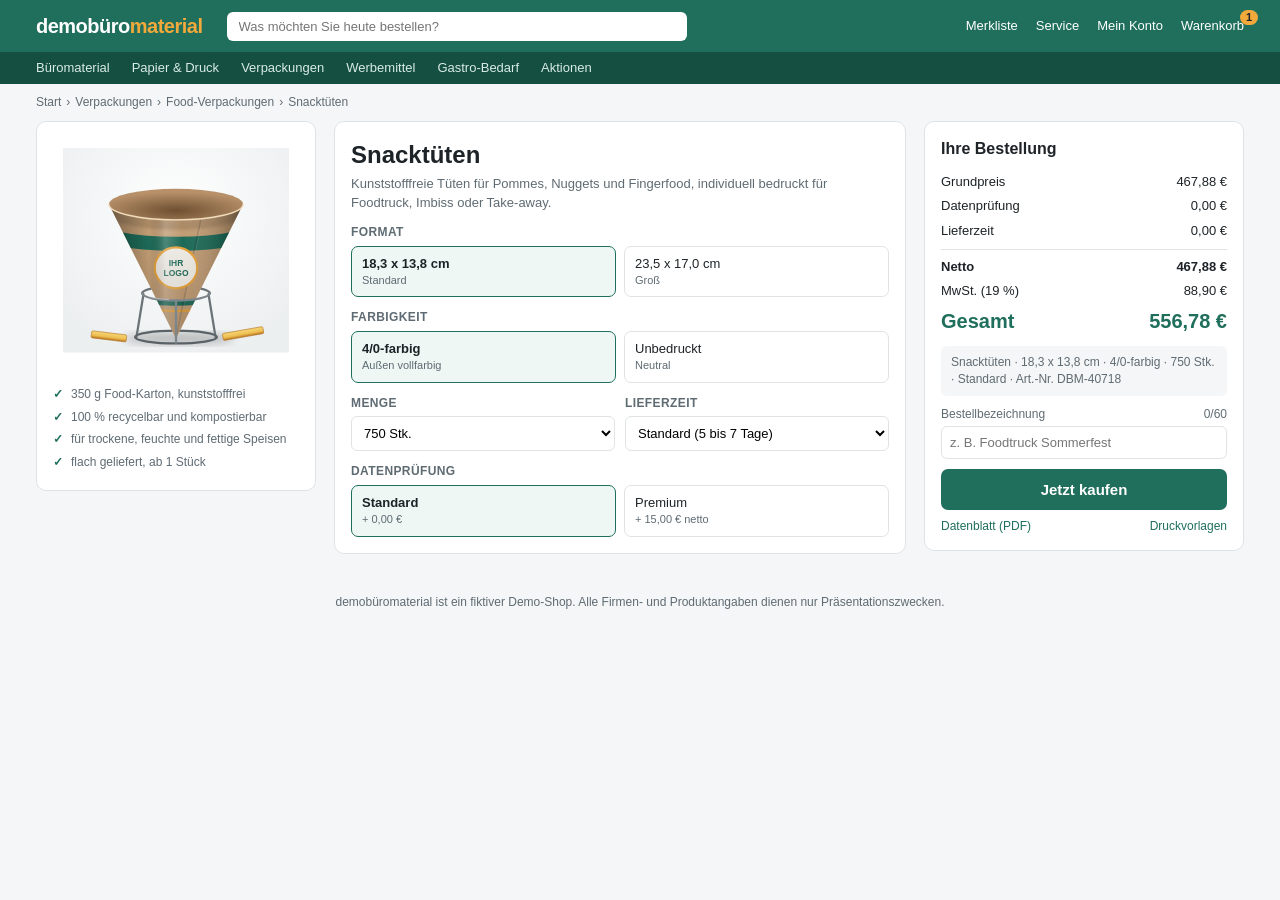
==== index.html @ 59b32af0 "Demo product page for demobueromaterial Co-Authored-By: Claude Opus 5.5 <noreply@anthropic.com>" ====
<!DOCTYPE html>
<html lang="de">
<head>
<meta charset="UTF-8">
<meta name="viewport" content="width=device-width, initial-scale=1">
<title>Snacktüten | demobüromaterial</title>
<meta name="robots" content="noindex">
<meta name="description" content="Snacktüten 18,3 x 13,8 cm, 4/0-farbig bedruckt, 350 g Food-Karton, kunststofffrei. 750 Stk. für 467,88 € netto (556,78 € inkl. 19 % MwSt.). Art.-Nr. DBM-40718.">
<meta property="og:type" content="product">
<meta property="og:title" content="Snacktüten, individuell bedruckt | demobüromaterial">
<meta property="og:description" content="350 g Food-Karton, kunststofffrei, 4/0-farbig. 750 Stk. für 467,88 € netto, Lieferzeit 5 bis 7 Werktage.">
<meta property="product:price:amount" content="556.78">
<meta property="product:price:currency" content="EUR">
<script type="application/ld+json">
{
  "@context": "https://schema.org",
  "@type": "Product",
  "name": "Snacktüten 18,3 x 13,8 cm, 4/0-farbig",
  "sku": "DBM-40718",
  "mpn": "DBM-40718",
  "category": "Verpackungen > Food-Verpackungen > Snacktüten",
  "brand": { "@type": "Brand", "name": "demobüromaterial" },
  "description": "Kunststofffreie Spitz- bzw. Snacktüten für Pommes, Nuggets und Fingerfood, individuell bedruckt. 350 g Food-Karton, Barriereschicht aus pflanzlichen Rohstoffen, lebensmittelgeeignet, geruchs- und geschmacksneutral, 100 % recycelbar und kompostierbar, seitlich verklebt, flach geliefert.",
  "material": "350 g Food-Karton, kunststofffrei",
  "additionalProperty": [
    { "@type": "PropertyValue", "name": "Format", "value": "18,3 x 13,8 cm" },
    { "@type": "PropertyValue", "name": "Farbigkeit", "value": "4/0-farbig (Außenseite vollfarbig bedruckt)" },
    { "@type": "PropertyValue", "name": "Menge", "value": "750 Stk." },
    { "@type": "PropertyValue", "name": "Lieferzeit", "value": "Standard, 5 bis 7 Werktage" },
    { "@type": "PropertyValue", "name": "Datenprüfung", "value": "Standard (inklusive)" },
    { "@type": "PropertyValue", "name": "Verfügbare Formate", "value": "18,3 x 13,8 cm; 23,5 x 17,0 cm" },
    { "@type": "PropertyValue", "name": "Verfügbare Mengen", "value": "100, 250, 500, 750, 1.000, 2.500, 5.000 Stk." }
  ],
  "offers": {
    "@type": "Offer",
    "price": "556.78",
    "priceCurrency": "EUR",
    "availability": "https://schema.org/InStock",
    "itemCondition": "https://schema.org/NewCondition",
    "eligibleQuantity": { "@type": "QuantitativeValue", "value": 750, "unitCode": "C62", "unitText": "Stück" },
    "priceSpecification": [
      { "@type": "UnitPriceSpecification", "price": "467.88", "priceCurrency": "EUR", "valueAddedTaxIncluded": false,
        "referenceQuantity": { "@type": "QuantitativeValue", "value": 750, "unitCode": "C62" } },
      { "@type": "UnitPriceSpecification", "price": "556.78", "priceCurrency": "EUR", "valueAddedTaxIncluded": true,
        "referenceQuantity": { "@type": "QuantitativeValue", "value": 750, "unitCode": "C62" } }
    ],
    "deliveryLeadTime": { "@type": "QuantitativeValue", "minValue": 5, "maxValue": 7, "unitCode": "DAY" },
    "seller": {
      "@type": "Organization",
      "name": "demobüromaterial GmbH",
      "address": { "@type": "PostalAddress", "streetAddress": "Druckerallee 7", "postalCode": "97080", "addressLocality": "Würzburg", "addressCountry": "DE" },
      "vatID": "DE999999999"
    }
  }
}
</script>
<style>
  :root {
    --brand: #1f6f5c;
    --brand-dark: #154f41;
    --accent: #f2a93b;
    --ink: #1d2327;
    --muted: #5f6b73;
    --line: #dfe3e6;
    --bg: #f5f6f7;
    --card: #ffffff;
  }
  * { box-sizing: border-box; }
  body { margin: 0; font-family: "Segoe UI", Roboto, Helvetica, Arial, sans-serif; color: var(--ink); background: var(--bg); line-height: 1.4; font-size: 14px; }
  a { color: var(--brand); text-decoration: none; }
  .wrap { max-width: 1240px; margin: 0 auto; padding: 0 16px; }

  /* Header */
  .topbar { background: var(--brand); color: #fff; }
  .topbar .wrap { display: flex; align-items: center; gap: 24px; height: 52px; }
  .logo { font-weight: 800; font-size: 20px; letter-spacing: -0.5px; color: #fff; }
  .logo span { color: var(--accent); }
  .search { flex: 1; max-width: 460px; }
  .search input { width: 100%; padding: 7px 12px; border: 0; border-radius: 6px; font-size: 13px; }
  .nav { display: flex; gap: 18px; margin-left: auto; font-size: 13px; }
  .nav a { color: #fff; position: relative; }
  .badge { position: absolute; top: -7px; right: -14px; background: var(--accent); color: var(--ink); font-size: 11px; font-weight: 700; border-radius: 10px; padding: 0 6px; }
  .catbar { background: var(--brand-dark); }
  .catbar .wrap { display: flex; gap: 22px; height: 32px; align-items: center; font-size: 13px; overflow-x: auto; }
  .catbar a { color: #d9ece6; white-space: nowrap; }
  .crumbs { padding: 10px 0; font-size: 12px; color: var(--muted); }
  .crumbs a { color: var(--muted); }
  .crumbs span { margin: 0 5px; }

  /* Main grid: image | config | summary */
  .main { display: grid; grid-template-columns: 280px 1fr 320px; gap: 18px; align-items: start; padding-bottom: 24px; }
  .card { background: var(--card); border: 1px solid var(--line); border-radius: 10px; padding: 16px; }
  .img { display: flex; align-items: center; justify-content: center; padding: 10px; }
  .usp { list-style: none; padding: 0; margin: 10px 0 0; font-size: 12px; color: var(--muted); }
  .usp li { padding: 3px 0 3px 18px; position: relative; }
  .usp li::before { content: "✓"; position: absolute; left: 0; color: var(--brand); font-weight: 700; }

  h1 { margin: 0 0 4px; font-size: 24px; }
  .lead { color: var(--muted); margin: 0 0 12px; font-size: 13px; }
  .group { margin-bottom: 12px; }
  .group-label { font-size: 12px; font-weight: 600; color: var(--muted); text-transform: uppercase; letter-spacing: .4px; margin-bottom: 5px; }
  .seg { display: flex; gap: 8px; flex-wrap: wrap; }
  .seg label { flex: 1; min-width: 120px; border: 1px solid var(--line); border-radius: 7px; padding: 8px 10px; cursor: pointer; font-size: 13px; }
  .seg label:hover { border-color: var(--brand); }
  .seg label.sel { border-color: var(--brand); background: #eef7f4; font-weight: 600; }
  .seg input { display: none; }
  .seg small { display: block; font-weight: 400; color: var(--muted); font-size: 11px; }
  .two { display: grid; grid-template-columns: 1fr 1fr; gap: 10px; }
  select, .field-input { width: 100%; padding: 8px; border: 1px solid var(--line); border-radius: 6px; font-size: 13px; background: #fff; }

  .summary h2 { font-size: 16px; margin: 0 0 10px; }
  .row { display: flex; justify-content: space-between; padding: 3px 0; font-size: 13px; }
  .row.total { border-top: 1px solid var(--line); margin-top: 6px; padding-top: 8px; font-weight: 600; }
  .row.big { font-size: 20px; font-weight: 700; color: var(--brand); padding-top: 4px; }
  .spec { font-size: 12px; color: var(--muted); margin: 8px 0 10px; padding: 8px 10px; background: var(--bg); border-radius: 6px; }
  .field-row { display: flex; justify-content: space-between; font-size: 12px; margin: 0 0 3px; color: var(--muted); }
  .btn { display: block; width: 100%; margin-top: 10px; background: var(--brand); color: #fff; font-weight: 700; border: 0; padding: 12px; border-radius: 7px; cursor: pointer; font-size: 15px; }
  .btn:hover { background: var(--brand-dark); }
  .links { display: flex; justify-content: space-between; font-size: 12px; margin-top: 8px; }

  .toast { position: fixed; bottom: 24px; left: 50%; transform: translateX(-50%) translateY(120px); background: var(--ink); color: #fff; padding: 12px 20px; border-radius: 8px; font-size: 14px; transition: transform .25s; }
  .toast.show { transform: translateX(-50%) translateY(0); }

  @media (max-width: 1000px) {
    .main { grid-template-columns: 1fr 1fr; }
    .summary { grid-column: 1 / -1; }
  }
  @media (max-width: 640px) {
    .main { grid-template-columns: 1fr; }
    .nav, .search { display: none; }
  }
  /* Scale up on large screens so the page fills more of the window */
  @media (min-width: 1500px) { body { zoom: 1.2; } }
  @media (min-width: 1800px) { body { zoom: 1.35; } }
  @media (min-width: 2300px) { body { zoom: 1.6; } }
</style>
</head>
<body>

<header class="topbar">
  <div class="wrap">
    <a class="logo" href="#">demobüro<span>material</span></a>
    <div class="search"><input type="search" placeholder="Was möchten Sie heute bestellen?"></div>
    <nav class="nav">
      <a href="#">Merkliste</a>
      <a href="#">Service</a>
      <a href="#">Mein Konto</a>
      <a href="#">Warenkorb <span class="badge" id="cartCount">1</span></a>
    </nav>
  </div>
</header>
<div class="catbar">
  <div class="wrap">
    <a href="#">Büromaterial</a><a href="#">Papier &amp; Druck</a><a href="#">Verpackungen</a><a href="#">Werbemittel</a><a href="#">Gastro-Bedarf</a><a href="#">Aktionen</a>
  </div>
</div>

<div class="wrap">
  <div class="crumbs">
    <a href="#">Start</a><span>›</span><a href="#">Verpackungen</a><span>›</span><a href="#">Food-Verpackungen</a><span>›</span>Snacktüten
  </div>

  <section class="main">
    <!-- Image -->
    <div class="card">
      <div class="img">
        <svg width="250" height="215" viewBox="0 45 320 275" role="img" aria-label="Snacktüte">
          <defs>
            <radialGradient id="bgGrad" cx="50%" cy="40%" r="65%">
              <stop offset="0" stop-color="#ffffff"/>
              <stop offset="1" stop-color="#eceff0"/>
            </radialGradient>
            <linearGradient id="fry" x1="0" y1="0" x2="1" y2="0">
              <stop offset="0" stop-color="#c98526"/>
              <stop offset=".3" stop-color="#f6d675"/>
              <stop offset=".6" stop-color="#f0c457"/>
              <stop offset="1" stop-color="#b9741d"/>
            </linearGradient>
            <linearGradient id="fryLying" x1="0" y1="0" x2="0" y2="1">
              <stop offset="0" stop-color="#f6d675"/>
              <stop offset=".6" stop-color="#eebf52"/>
              <stop offset="1" stop-color="#b9741d"/>
            </linearGradient>
            <linearGradient id="fryTip" x1="0" y1="0" x2="0" y2="1">
              <stop offset="0" stop-color="#8a4f12" stop-opacity=".55"/>
              <stop offset=".14" stop-color="#8a4f12" stop-opacity="0"/>
            </linearGradient>
            <linearGradient id="coneShade" gradientUnits="userSpaceOnUse" x1="65" y1="0" x2="255" y2="0">
              <stop offset="0" stop-color="#000" stop-opacity=".38"/>
              <stop offset=".3" stop-color="#000" stop-opacity="0"/>
              <stop offset=".42" stop-color="#fff" stop-opacity=".22"/>
              <stop offset=".55" stop-color="#fff" stop-opacity="0"/>
              <stop offset=".85" stop-color="#000" stop-opacity=".18"/>
              <stop offset="1" stop-color="#000" stop-opacity=".45"/>
            </linearGradient>
            <linearGradient id="coneDepth" x1="0" y1="0" x2="0" y2="1">
              <stop offset="0" stop-color="#000" stop-opacity="0"/>
              <stop offset="1" stop-color="#000" stop-opacity=".18"/>
            </linearGradient>
            <radialGradient id="inside" cx="50%" cy="70%" r="60%">
              <stop offset="0" stop-color="#6e4f30"/>
              <stop offset="1" stop-color="#b8916a"/>
            </radialGradient>
            <filter id="paper" x="0" y="0" width="100%" height="100%">
              <feTurbulence type="fractalNoise" baseFrequency="1.1" numOctaves="2" seed="4" result="n"/>
              <feColorMatrix in="n" type="matrix" values="0 0 0 0 0.3  0 0 0 0 0.2  0 0 0 0 0.1  0 0 0 .22 0"/>
              <feComposite in2="SourceGraphic" operator="in"/>
            </filter>
            <filter id="blur6"><feGaussianBlur stdDeviation="6"/></filter>
            <filter id="blur2"><feGaussianBlur stdDeviation="2"/></filter>
            <clipPath id="body"><path d="M65 110 L160 300 L255 110 A95 22 0 0 1 65 110 Z"/></clipPath>
          </defs>

          <rect width="320" height="320" fill="url(#bgGrad)"/>

          <!-- Shadow on the table -->
          <ellipse cx="164" cy="300" rx="78" ry="9" fill="#000" opacity=".22" filter="url(#blur6)"/>

          <!-- Loose fries on the table -->
          <rect x="226" y="288" width="58" height="10" rx="2" fill="url(#fryLying)" stroke="#b06c1b" stroke-width=".8" transform="rotate(-10 255 293)"/>
          <rect x="40" y="292" width="50" height="10" rx="2" fill="url(#fryLying)" stroke="#b06c1b" stroke-width=".8" transform="rotate(7 65 297)"/>

          <!-- Stand: back half of ring, back legs and base -->
          <g stroke="#6b7378" stroke-width="3.2" fill="none" stroke-linecap="round">
            <path d="M112 236 A48 10 0 0 1 208 236"/>
            <path d="M114 237 L104 298"/>
            <path d="M206 237 L216 298"/>
            <ellipse cx="160" cy="298" rx="58" ry="9" stroke="#5a6267"/>
          </g>

          <!-- Inside of the cone opening -->
          <ellipse cx="160" cy="110" rx="95" ry="22" fill="url(#inside)"/>

          <!-- Cone body -->
          <g clip-path="url(#body)">
            <rect x="60" y="80" width="200" height="230" fill="#cfa77c"/>
            <rect x="60" y="80" width="200" height="230" fill="#cfa77c" filter="url(#paper)"/>
            <!-- Printed bands -->
            <path d="M40 140 A120 26 0 0 0 280 140" fill="none" stroke="#1f6f5c" stroke-width="20"/>
            <path d="M90 236 A70 14 0 0 0 230 236" fill="none" stroke="#1f6f5c" stroke-width="7"/>
            <path d="M96 248 A64 13 0 0 0 224 248" fill="none" stroke="#f2a93b" stroke-width="3"/>
            <!-- Overlap seam -->
            <path d="M196 128 L160 300" stroke="#000" stroke-opacity=".14" stroke-width="2.5"/>
            <path d="M198 128 L161 300" stroke="#fff" stroke-opacity=".18" stroke-width="1"/>
            <!-- Logo -->
            <ellipse cx="160" cy="200" rx="30" ry="29" fill="#fbf7f0"/>
            <ellipse cx="160" cy="200" rx="30" ry="29" fill="none" stroke="#f2a93b" stroke-width="3"/>
            <text x="160" y="197" text-anchor="middle" fill="#1f6f5c" font-size="12" font-weight="800" font-family="Segoe UI, Arial">IHR</text>
            <text x="160" y="211" text-anchor="middle" fill="#1f6f5c" font-size="12" font-weight="800" font-family="Segoe UI, Arial">LOGO</text>
            <!-- Lighting -->
            <rect x="60" y="80" width="200" height="230" fill="url(#coneShade)"/>
            <rect x="60" y="110" width="200" height="200" fill="url(#coneDepth)"/>
            <!-- Shadow from the rim onto the body -->
            <path d="M65 110 A95 22 0 0 0 255 110 L255 124 A95 22 0 0 1 65 124 Z" fill="#000" opacity=".12" filter="url(#blur2)"/>
          </g>

          <!-- Rim highlight -->
          <path d="M65 110 A95 22 0 0 0 255 110" fill="none" stroke="#f1dcbc" stroke-width="2" stroke-linecap="round"/>

          <!-- Stand: front half of ring and front leg -->
          <g stroke="#7d868b" stroke-width="3.2" fill="none" stroke-linecap="round">
            <path d="M112 236 A48 10 0 0 0 208 236"/>
            <path d="M160 246 L160 306"/>
          </g>
          <path d="M120 240 A48 10 0 0 0 150 245" stroke="#fff" stroke-opacity=".6" stroke-width="1" fill="none"/>
        </svg>
      </div>
      <ul class="usp">
        <li>350 g Food-Karton, kunststofffrei</li>
        <li>100 % recycelbar und kompostierbar</li>
        <li>für trockene, feuchte und fettige Speisen</li>
        <li>flach geliefert, ab 1 Stück</li>
      </ul>
    </div>

    <!-- Configurator -->
    <div class="card">
      <h1>Snacktüten</h1>
      <p class="lead">Kunststofffreie Tüten für Pommes, Nuggets und Fingerfood, individuell bedruckt für Foodtruck, Imbiss oder Take-away.</p>

      <div class="group">
        <div class="group-label">Format</div>
        <div class="seg">
          <label class="sel"><input type="radio" name="format" value="S" checked>18,3 x 13,8 cm<small>Standard</small></label>
          <label><input type="radio" name="format" value="L">23,5 x 17,0 cm<small>Groß</small></label>
        </div>
      </div>

      <div class="group">
        <div class="group-label">Farbigkeit</div>
        <div class="seg">
          <label class="sel"><input type="radio" name="color" value="4/0" checked>4/0-farbig<small>Außen vollfarbig</small></label>
          <label><input type="radio" name="color" value="0/0">Unbedruckt<small>Neutral</small></label>
        </div>
      </div>

      <div class="group two">
        <div>
          <div class="group-label">Menge</div>
          <select id="qty"></select>
        </div>
        <div>
          <div class="group-label">Lieferzeit</div>
          <select id="ship">
            <option value="0">Standard (5 bis 7 Tage)</option>
            <option value="0.25">Express (2 bis 3 Tage) +25 %</option>
          </select>
        </div>
      </div>

      <div class="group" style="margin-bottom:0">
        <div class="group-label">Datenprüfung</div>
        <div class="seg">
          <label class="sel"><input type="radio" name="check" value="0" checked>Standard<small>+ 0,00 €</small></label>
          <label><input type="radio" name="check" value="15">Premium<small>+ 15,00 € netto</small></label>
        </div>
      </div>
    </div>

    <!-- Summary -->
    <aside class="card summary">
      <h2>Ihre Bestellung</h2>
      <div class="row"><span>Grundpreis</span><span id="base">467,88 €</span></div>
      <div class="row"><span>Datenprüfung</span><span id="checkPrice">0,00 €</span></div>
      <div class="row"><span>Lieferzeit</span><span id="shipPrice">0,00 €</span></div>
      <div class="row total"><span>Netto</span><span id="net">467,88 €</span></div>
      <div class="row"><span>MwSt. (19 %)</span><span id="vat">88,90 €</span></div>
      <div class="row big"><span>Gesamt</span><span id="gross">556,78 €</span></div>

      <div class="spec" id="spec">Snacktüten · 18,3 x 13,8 cm · 4/0-farbig · 750 Stk. · Standard · Art.-Nr. DBM-40718</div>

      <div class="field-row"><label for="orderName">Bestellbezeichnung</label><span><span id="charCount">0</span>/60</span></div>
      <input class="field-input" id="orderName" maxlength="60" placeholder="z. B. Foodtruck Sommerfest">

      <button class="btn" id="buyNow" type="button">Jetzt kaufen</button>
      <div class="links"><a href="#">Datenblatt (PDF)</a><a href="#">Druckvorlagen</a></div>
    </aside>
  </section>
</div>


<script>
  // Net base prices for format S, 4/0-farbig
  const PRICES = { 100: 128.40, 250: 219.60, 500: 349.20, 750: 467.88, 1000: 571.30, 2500: 1189.00, 5000: 2098.50 };
  const FORMAT_FACTOR = { S: 1, L: 1.18 };
  const COLOR_FACTOR = { "4/0": 1, "0/0": 0.72 };
  const FORMAT_LABEL = { S: "18,3 x 13,8 cm", L: "23,5 x 17,0 cm" };
  const COLOR_LABEL = { "4/0": "4/0-farbig", "0/0": "unbedruckt" };

  const eur = n => n.toLocaleString("de-DE", { minimumFractionDigits: 2, maximumFractionDigits: 2 }) + " €";
  const $ = id => document.getElementById(id);
  const val = name => document.querySelector(`input[name="${name}"]:checked`).value;

  const qty = $("qty");
  Object.keys(PRICES).forEach(q => {
    const o = document.createElement("option");
    o.value = q;
    o.textContent = Number(q).toLocaleString("de-DE") + " Stk.";
    if (q === "750") o.selected = true;
    qty.appendChild(o);
  });

  function update() {
    const f = val("format"), c = val("color"), chk = Number(val("check"));
    const q = qty.value, shipFactor = Number($("ship").value);
    const base = Math.round(PRICES[q] * FORMAT_FACTOR[f] * COLOR_FACTOR[c] * 100) / 100;
    const ship = Math.round(base * shipFactor * 100) / 100;
    const net = base + chk + ship;
    const vat = Math.round(net * 0.19 * 100) / 100;

    $("base").textContent = eur(base);
    $("checkPrice").textContent = eur(chk);
    $("shipPrice").textContent = eur(ship);
    $("net").textContent = eur(net);
    $("vat").textContent = eur(vat);
    $("gross").textContent = eur(net + vat);
    $("spec").textContent = `Snacktüten · ${FORMAT_LABEL[f]} · ${COLOR_LABEL[c]} · ${Number(q).toLocaleString("de-DE")} Stk. · ${shipFactor ? "Express" : "Standard"} · Art.-Nr. DBM-40718`;

    document.querySelectorAll(".seg label").forEach(el => el.classList.toggle("sel", el.querySelector("input").checked));
  }

  document.querySelectorAll("input[type=radio]").forEach(r => r.addEventListener("change", update));
  qty.addEventListener("change", update);
  $("ship").addEventListener("change", update);

  $("orderName").addEventListener("input", e => { $("charCount").textContent = e.target.value.length; });

  $("buyNow").addEventListener("click", () => {
    const p = new URLSearchParams({
      format: val("format"), color: val("color"), qty: qty.value,
      ship: $("ship").value, check: val("check"), name: $("orderName").value
    });
    alert("Demo-Shop: Die Kasse ist in der Online-Version nicht verfügbar.");
  });

  update();
</script>
<footer style="text-align:center;font-size:12px;color:#5f6b73;padding:16px">demobüromaterial ist ein fiktiver Demo-Shop. Alle Firmen- und Produktangaben dienen nur Präsentationszwecken.</footer>
</body>
</html>
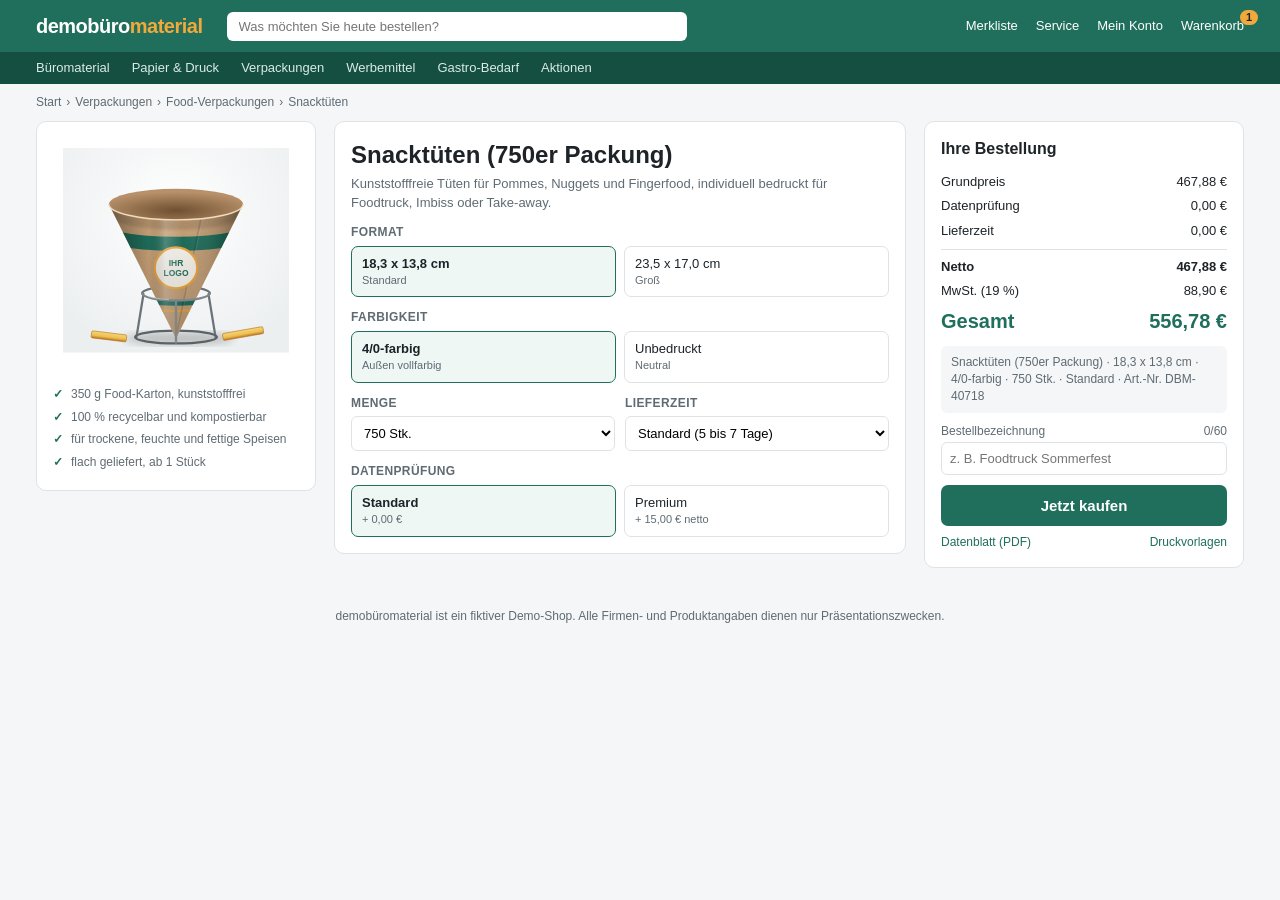
==== commit fc1cdd7e: "Rename product to Snacktüten (750er Packung) Co-Authored-By: Claude Opus 5.5 <noreply@anthropic.com>" ====
--- a/index.html
+++ b/index.html
@@ -3,11 +3,11 @@
 <head>
 <meta charset="UTF-8">
 <meta name="viewport" content="width=device-width, initial-scale=1">
-<title>Snacktüten | demobüromaterial</title>
+<title>Snacktüten (750er Packung) | demobüromaterial</title>
 <meta name="robots" content="noindex">
-<meta name="description" content="Snacktüten 18,3 x 13,8 cm, 4/0-farbig bedruckt, 350 g Food-Karton, kunststofffrei. 750 Stk. für 467,88 € netto (556,78 € inkl. 19 % MwSt.). Art.-Nr. DBM-40718.">
+<meta name="description" content="Snacktüten (750er Packung), 18,3 x 13,8 cm, 4/0-farbig bedruckt, 350 g Food-Karton, kunststofffrei. 750 Stk. für 467,88 € netto (556,78 € inkl. 19 % MwSt.). Art.-Nr. DBM-40718.">
 <meta property="og:type" content="product">
-<meta property="og:title" content="Snacktüten, individuell bedruckt | demobüromaterial">
+<meta property="og:title" content="Snacktüten (750er Packung), individuell bedruckt | demobüromaterial">
 <meta property="og:description" content="350 g Food-Karton, kunststofffrei, 4/0-farbig. 750 Stk. für 467,88 € netto, Lieferzeit 5 bis 7 Werktage.">
 <meta property="product:price:amount" content="556.78">
 <meta property="product:price:currency" content="EUR">
@@ -15,7 +15,7 @@
 {
   "@context": "https://schema.org",
   "@type": "Product",
-  "name": "Snacktüten 18,3 x 13,8 cm, 4/0-farbig",
+  "name": "Snacktüten (750er Packung) 18,3 x 13,8 cm, 4/0-farbig",
   "sku": "DBM-40718",
   "mpn": "DBM-40718",
   "category": "Verpackungen > Food-Verpackungen > Snacktüten",
@@ -275,7 +275,7 @@
 
     <!-- Configurator -->
     <div class="card">
-      <h1>Snacktüten</h1>
+      <h1>Snacktüten (750er Packung)</h1>
       <p class="lead">Kunststofffreie Tüten für Pommes, Nuggets und Fingerfood, individuell bedruckt für Foodtruck, Imbiss oder Take-away.</p>
 
       <div class="group">
@@ -327,7 +327,7 @@
       <div class="row"><span>MwSt. (19 %)</span><span id="vat">88,90 €</span></div>
       <div class="row big"><span>Gesamt</span><span id="gross">556,78 €</span></div>
 
-      <div class="spec" id="spec">Snacktüten · 18,3 x 13,8 cm · 4/0-farbig · 750 Stk. · Standard · Art.-Nr. DBM-40718</div>
+      <div class="spec" id="spec">Snacktüten (750er Packung) · 18,3 x 13,8 cm · 4/0-farbig · 750 Stk. · Standard · Art.-Nr. DBM-40718</div>
 
       <div class="field-row"><label for="orderName">Bestellbezeichnung</label><span><span id="charCount">0</span>/60</span></div>
       <input class="field-input" id="orderName" maxlength="60" placeholder="z. B. Foodtruck Sommerfest">
@@ -374,7 +374,7 @@
     $("net").textContent = eur(net);
     $("vat").textContent = eur(vat);
     $("gross").textContent = eur(net + vat);
-    $("spec").textContent = `Snacktüten · ${FORMAT_LABEL[f]} · ${COLOR_LABEL[c]} · ${Number(q).toLocaleString("de-DE")} Stk. · ${shipFactor ? "Express" : "Standard"} · Art.-Nr. DBM-40718`;
+    $("spec").textContent = `Snacktüten (750er Packung) · ${FORMAT_LABEL[f]} · ${COLOR_LABEL[c]} · ${Number(q).toLocaleString("de-DE")} Stk. · ${shipFactor ? "Express" : "Standard"} · Art.-Nr. DBM-40718`;
 
     document.querySelectorAll(".seg label").forEach(el => el.classList.toggle("sel", el.querySelector("input").checked));
   }
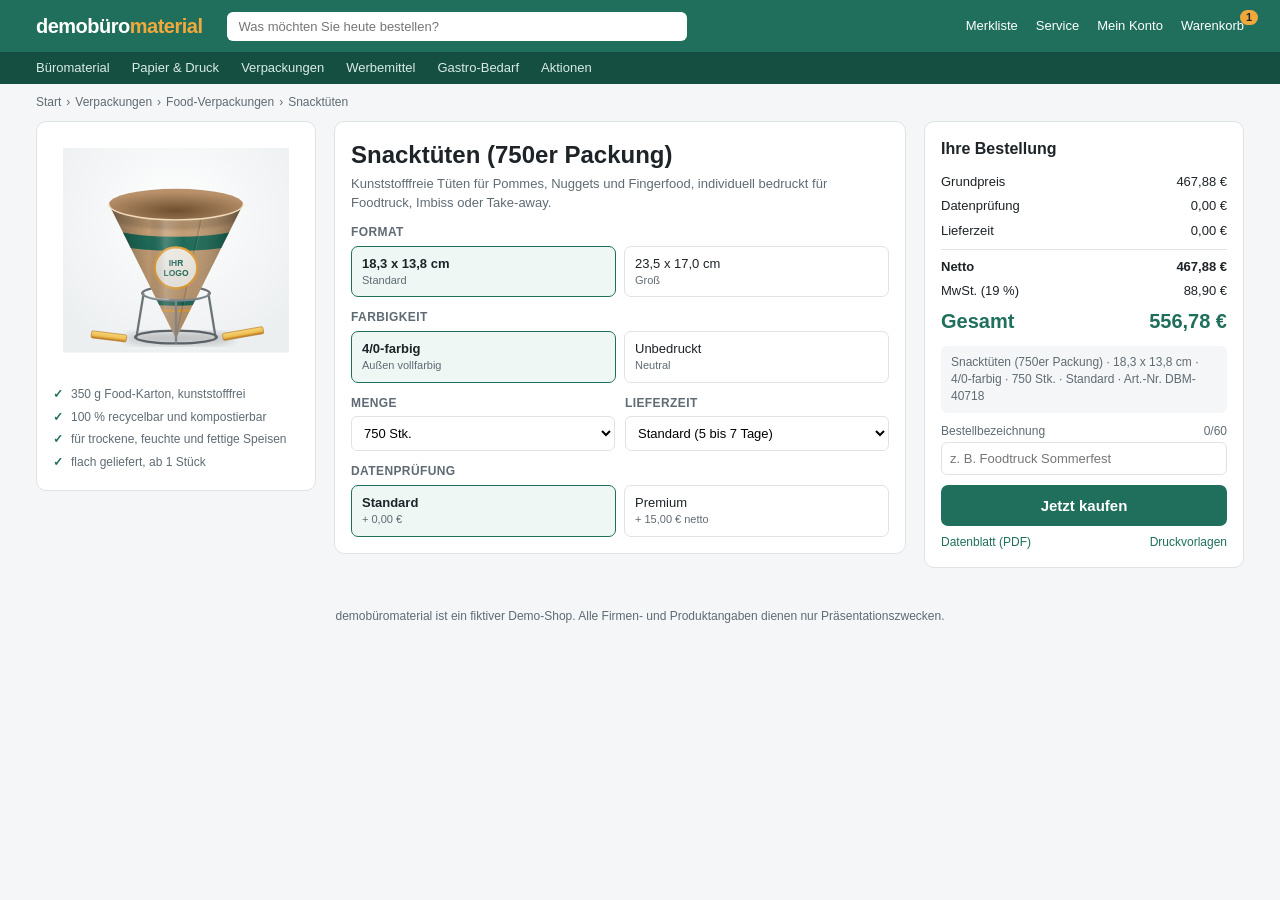
==== commit eec30dfc: "Slightly smaller scaling on large screens Co-Authored-By: Claude Opus 5.5 <noreply@anthropic.com>" ====
--- a/index.html
+++ b/index.html
@@ -130,9 +130,9 @@
     .nav, .search { display: none; }
   }
   /* Scale up on large screens so the page fills more of the window */
-  @media (min-width: 1500px) { body { zoom: 1.2; } }
-  @media (min-width: 1800px) { body { zoom: 1.35; } }
-  @media (min-width: 2300px) { body { zoom: 1.6; } }
+  @media (min-width: 1500px) { body { zoom: 1.1; } }
+  @media (min-width: 1800px) { body { zoom: 1.23; } }
+  @media (min-width: 2300px) { body { zoom: 1.45; } }
 </style>
 </head>
 <body>
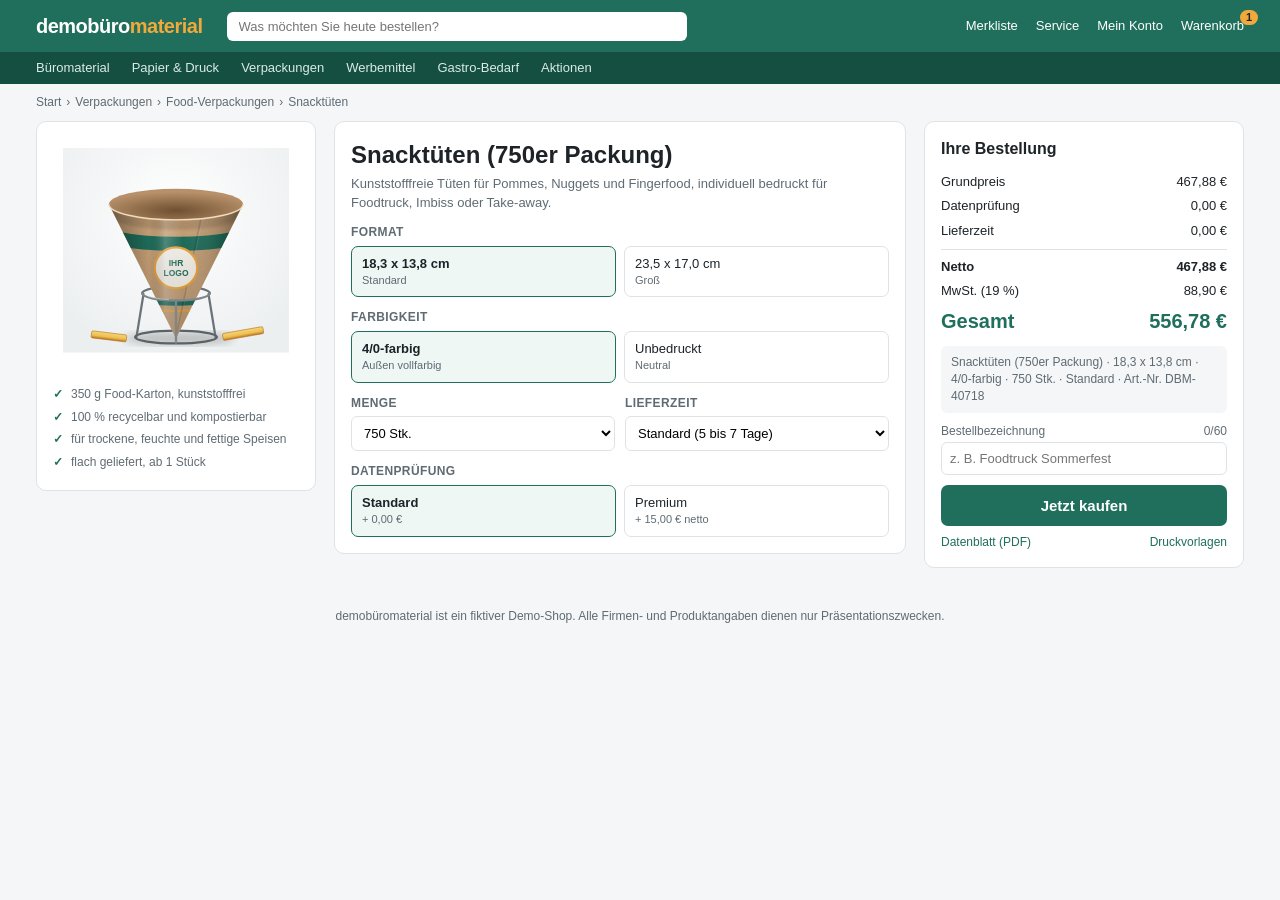
==== commit 851a0540: "Add checkout page and link it from the product page Co-Authored-By: Claude Opus 5.5 <noreply@anthrop" ====
--- a/index.html
+++ b/index.html
@@ -390,7 +390,7 @@
       format: val("format"), color: val("color"), qty: qty.value,
       ship: $("ship").value, check: val("check"), name: $("orderName").value
     });
-    alert("Demo-Shop: Die Kasse ist in der Online-Version nicht verfügbar.");
+    location.href = "checkout.html?" + p.toString();
   });
 
   update();
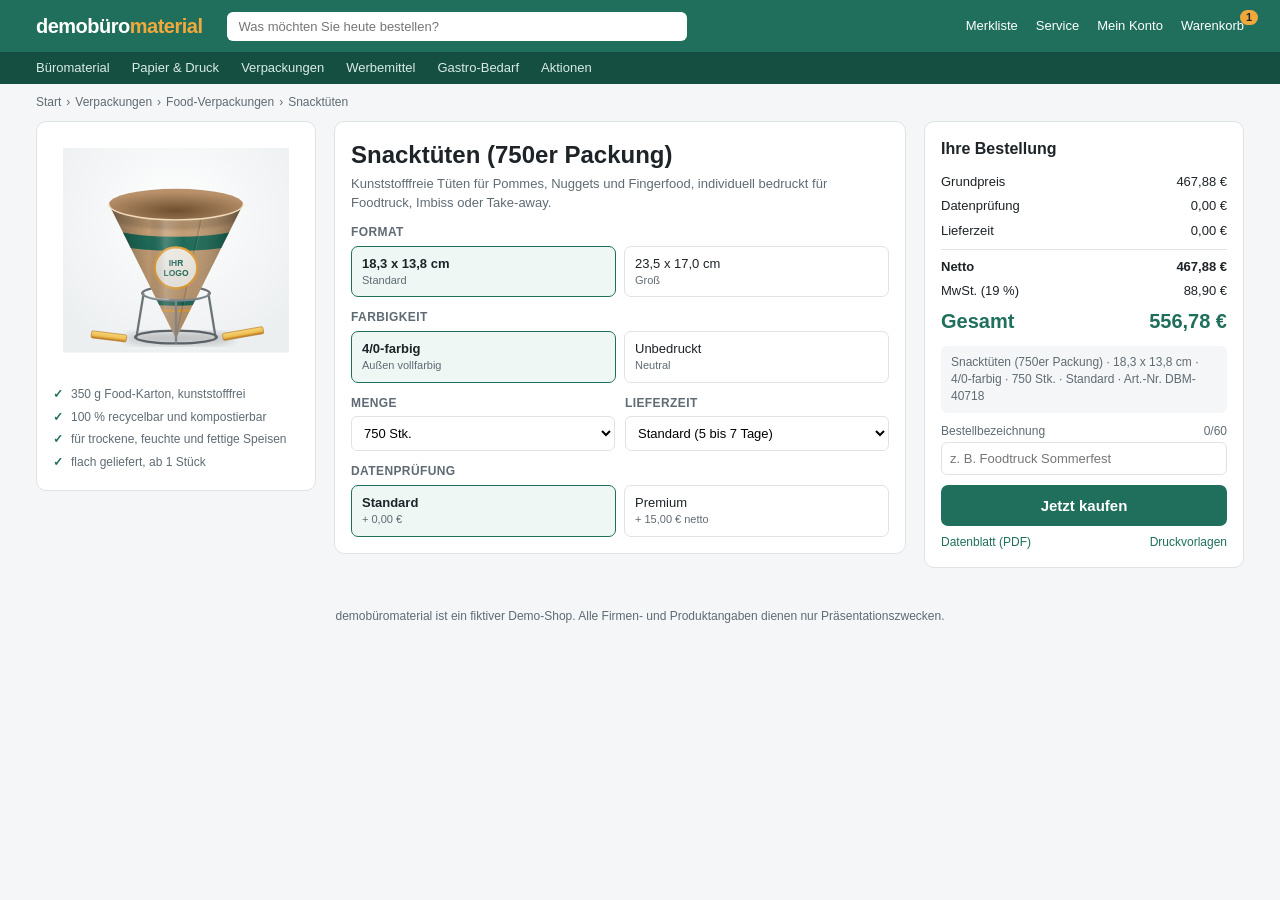
==== commit d34a6dac: "Prefill checkout from SpendOne order window URL fragment Reads #orderNo=...&street=... on the entry " ====
--- a/index.html
+++ b/index.html
@@ -3,6 +3,7 @@
 <head>
 <meta charset="UTF-8">
 <meta name="viewport" content="width=device-width, initial-scale=1">
+<script src="spendone-prefill.js"></script>
 <title>Snacktüten (750er Packung) | demobüromaterial</title>
 <meta name="robots" content="noindex">
 <meta name="description" content="Snacktüten (750er Packung), 18,3 x 13,8 cm, 4/0-farbig bedruckt, 350 g Food-Karton, kunststofffrei. 750 Stk. für 467,88 € netto (556,78 € inkl. 19 % MwSt.). Art.-Nr. DBM-40718.">
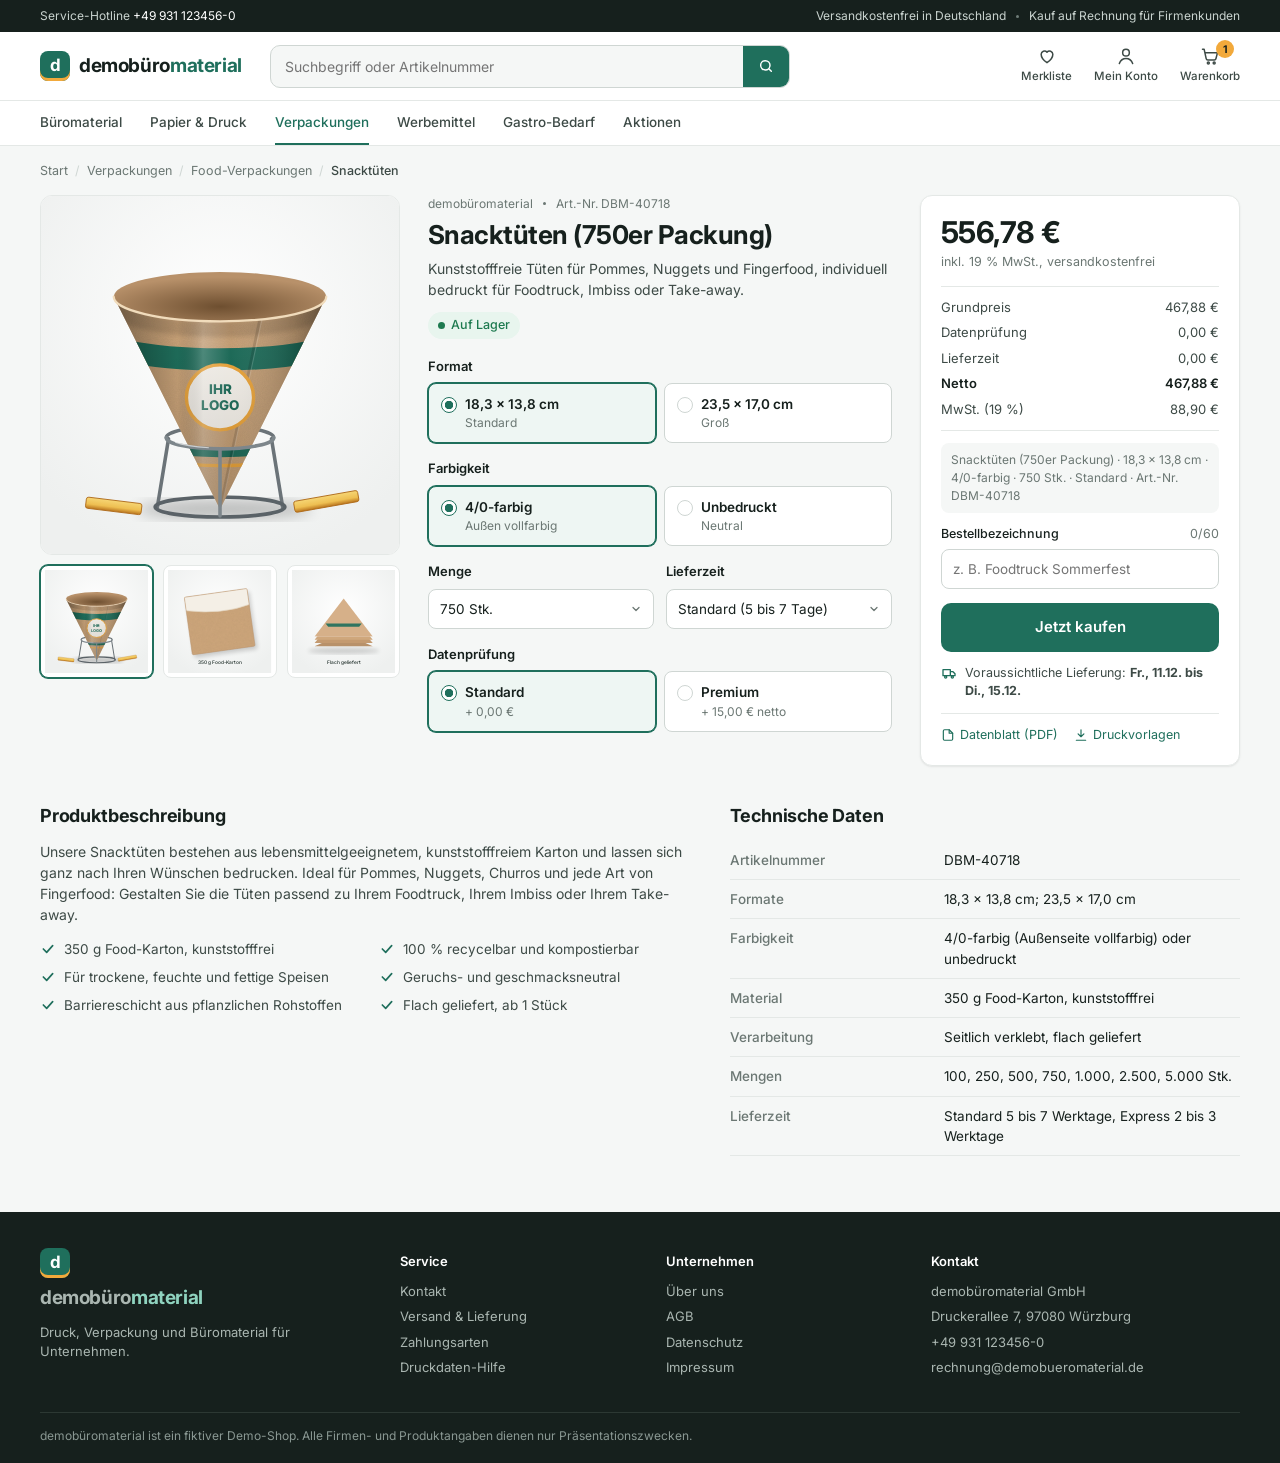
==== commit 85f14107: "Redesign product page and checkout for a more professional look Shared stylesheet, new header and fo" ====
--- a/index.html
+++ b/index.html
@@ -55,80 +55,75 @@
   }
 }
 </script>
+<link rel="preconnect" href="https://fonts.googleapis.com">
+<link rel="preconnect" href="https://fonts.gstatic.com" crossorigin>
+<link href="https://fonts.googleapis.com/css2?family=Inter:wght@400;500;600;700&display=swap" rel="stylesheet">
+<link rel="stylesheet" href="shop.css">
 <style>
-  :root {
-    --brand: #1f6f5c;
-    --brand-dark: #154f41;
-    --accent: #f2a93b;
-    --ink: #1d2327;
-    --muted: #5f6b73;
-    --line: #dfe3e6;
-    --bg: #f5f6f7;
-    --card: #ffffff;
+  /* Product page layout: gallery | details | buy box */
+  .product { display: grid; grid-template-columns: 360px minmax(0, 1fr) 320px; gap: 28px; align-items: start; }
+
+  .gallery-main { background: var(--card); border: 1px solid var(--line); border-radius: var(--radius); aspect-ratio: 1 / 1; display: flex; align-items: center; justify-content: center; overflow: hidden; }
+  .gallery-main svg { width: 100%; height: 100%; }
+  .thumbs { display: grid; grid-template-columns: repeat(3, 1fr); gap: 10px; margin-top: 10px; }
+  .thumbs button { aspect-ratio: 1 / 1; border: 1px solid var(--line); border-radius: 8px; background: var(--card); padding: 4px; cursor: pointer; }
+  .thumbs button.active { border-color: var(--brand); box-shadow: 0 0 0 1px var(--brand); }
+  .thumbs svg { width: 100%; height: 100%; display: block; }
+
+  .eyebrow { font-size: 12px; color: var(--muted); display: flex; gap: 10px; align-items: center; margin-bottom: 6px; }
+  .eyebrow .dot { width: 3px; height: 3px; border-radius: 50%; background: var(--muted); }
+  h1 { font-size: 26px; line-height: 1.2; margin: 0 0 8px; letter-spacing: -0.02em; }
+  .lead { color: var(--ink-2); margin: 0 0 12px; }
+  .stock { display: inline-flex; align-items: center; gap: 6px; font-size: 12.5px; font-weight: 500; color: var(--ok); background: var(--ok-bg); padding: 4px 10px; border-radius: 999px; margin-bottom: 18px; }
+  .stock::before { content: ""; width: 7px; height: 7px; border-radius: 50%; background: var(--ok); }
+
+  .opt-group { margin-bottom: 16px; }
+  .opt-label { font-size: 13px; font-weight: 600; margin-bottom: 7px; display: flex; justify-content: space-between; }
+  .opt-label span { font-weight: 400; color: var(--muted); }
+  .tiles { display: grid; grid-template-columns: 1fr 1fr; gap: 8px; }
+  .tile { position: relative; border: 1px solid var(--line-strong); border-radius: 8px; padding: 10px 12px 10px 36px; cursor: pointer; background: var(--card); transition: border-color .15s, background .15s; }
+  .tile:hover { border-color: var(--brand); }
+  .tile input { position: absolute; opacity: 0; }
+  .tile::before { content: ""; position: absolute; left: 12px; top: 13px; width: 14px; height: 14px; border-radius: 50%; border: 1.5px solid var(--line-strong); background: #fff; }
+  .tile.sel { border-color: var(--brand); background: var(--brand-50); box-shadow: 0 0 0 1px var(--brand); }
+  .tile.sel::before { border-color: var(--brand); background: radial-gradient(circle, var(--brand) 0 4px, #fff 4.5px); }
+  .tile strong { display: block; font-size: 13.5px; font-weight: 600; }
+  .tile small { display: block; color: var(--muted); font-size: 12px; }
+  .two { display: grid; grid-template-columns: 1fr 1fr; gap: 12px; }
+
+  /* Buy box */
+  .buybox { position: sticky; top: 16px; }
+  .price-big { font-size: 30px; font-weight: 700; letter-spacing: -0.02em; line-height: 1.1; }
+  .price-note { font-size: 12.5px; color: var(--muted); margin: 4px 0 14px; }
+  .breakdown { border-top: 1px solid var(--line); border-bottom: 1px solid var(--line); padding: 8px 0; margin-bottom: 12px; }
+  .row { display: flex; justify-content: space-between; padding: 3px 0; font-size: 13px; color: var(--ink-2); }
+  .row.strong { color: var(--ink); font-weight: 600; }
+  .spec { font-size: 12px; color: var(--muted); background: var(--bg); border-radius: 8px; padding: 8px 10px; margin-bottom: 12px; }
+  .field-row { display: flex; justify-content: space-between; font-size: 12.5px; font-weight: 500; margin-bottom: 5px; }
+  .field-row span { color: var(--muted); font-weight: 400; }
+  .delivery { display: flex; gap: 8px; align-items: flex-start; font-size: 12.5px; color: var(--ink-2); margin: 12px 0 0; }
+  .delivery svg { flex-shrink: 0; margin-top: 1px; }
+  .doc-links { display: flex; gap: 16px; font-size: 12.5px; margin-top: 12px; padding-top: 12px; border-top: 1px solid var(--line); }
+  .doc-links a { display: inline-flex; align-items: center; gap: 5px; }
+
+  /* Below the fold */
+  .details { display: grid; grid-template-columns: minmax(0, 1.3fr) minmax(0, 1fr); gap: 28px; margin-top: 36px; }
+  .details h2 { font-size: 18px; margin: 0 0 12px; letter-spacing: -0.01em; }
+  .details p { color: var(--ink-2); margin: 0 0 10px; }
+  .features { list-style: none; padding: 0; margin: 14px 0 0; display: grid; grid-template-columns: 1fr 1fr; gap: 8px 16px; }
+  .features li { display: flex; gap: 8px; font-size: 13.5px; color: var(--ink-2); }
+  .features svg { flex-shrink: 0; margin-top: 2px; }
+  table.specs { width: 100%; border-collapse: collapse; font-size: 13.5px; }
+  table.specs th, table.specs td { text-align: left; padding: 9px 0; border-bottom: 1px solid var(--line); vertical-align: top; }
+  table.specs th { color: var(--muted); font-weight: 500; width: 42%; padding-right: 12px; }
+
+  @media (max-width: 1100px) {
+    .product { grid-template-columns: 320px minmax(0, 1fr); }
+    .buybox { grid-column: 1 / -1; position: static; }
   }
-  * { box-sizing: border-box; }
-  body { margin: 0; font-family: "Segoe UI", Roboto, Helvetica, Arial, sans-serif; color: var(--ink); background: var(--bg); line-height: 1.4; font-size: 14px; }
-  a { color: var(--brand); text-decoration: none; }
-  .wrap { max-width: 1240px; margin: 0 auto; padding: 0 16px; }
-
-  /* Header */
-  .topbar { background: var(--brand); color: #fff; }
-  .topbar .wrap { display: flex; align-items: center; gap: 24px; height: 52px; }
-  .logo { font-weight: 800; font-size: 20px; letter-spacing: -0.5px; color: #fff; }
-  .logo span { color: var(--accent); }
-  .search { flex: 1; max-width: 460px; }
-  .search input { width: 100%; padding: 7px 12px; border: 0; border-radius: 6px; font-size: 13px; }
-  .nav { display: flex; gap: 18px; margin-left: auto; font-size: 13px; }
-  .nav a { color: #fff; position: relative; }
-  .badge { position: absolute; top: -7px; right: -14px; background: var(--accent); color: var(--ink); font-size: 11px; font-weight: 700; border-radius: 10px; padding: 0 6px; }
-  .catbar { background: var(--brand-dark); }
-  .catbar .wrap { display: flex; gap: 22px; height: 32px; align-items: center; font-size: 13px; overflow-x: auto; }
-  .catbar a { color: #d9ece6; white-space: nowrap; }
-  .crumbs { padding: 10px 0; font-size: 12px; color: var(--muted); }
-  .crumbs a { color: var(--muted); }
-  .crumbs span { margin: 0 5px; }
-
-  /* Main grid: image | config | summary */
-  .main { display: grid; grid-template-columns: 280px 1fr 320px; gap: 18px; align-items: start; padding-bottom: 24px; }
-  .card { background: var(--card); border: 1px solid var(--line); border-radius: 10px; padding: 16px; }
-  .img { display: flex; align-items: center; justify-content: center; padding: 10px; }
-  .usp { list-style: none; padding: 0; margin: 10px 0 0; font-size: 12px; color: var(--muted); }
-  .usp li { padding: 3px 0 3px 18px; position: relative; }
-  .usp li::before { content: "✓"; position: absolute; left: 0; color: var(--brand); font-weight: 700; }
-
-  h1 { margin: 0 0 4px; font-size: 24px; }
-  .lead { color: var(--muted); margin: 0 0 12px; font-size: 13px; }
-  .group { margin-bottom: 12px; }
-  .group-label { font-size: 12px; font-weight: 600; color: var(--muted); text-transform: uppercase; letter-spacing: .4px; margin-bottom: 5px; }
-  .seg { display: flex; gap: 8px; flex-wrap: wrap; }
-  .seg label { flex: 1; min-width: 120px; border: 1px solid var(--line); border-radius: 7px; padding: 8px 10px; cursor: pointer; font-size: 13px; }
-  .seg label:hover { border-color: var(--brand); }
-  .seg label.sel { border-color: var(--brand); background: #eef7f4; font-weight: 600; }
-  .seg input { display: none; }
-  .seg small { display: block; font-weight: 400; color: var(--muted); font-size: 11px; }
-  .two { display: grid; grid-template-columns: 1fr 1fr; gap: 10px; }
-  select, .field-input { width: 100%; padding: 8px; border: 1px solid var(--line); border-radius: 6px; font-size: 13px; background: #fff; }
-
-  .summary h2 { font-size: 16px; margin: 0 0 10px; }
-  .row { display: flex; justify-content: space-between; padding: 3px 0; font-size: 13px; }
-  .row.total { border-top: 1px solid var(--line); margin-top: 6px; padding-top: 8px; font-weight: 600; }
-  .row.big { font-size: 20px; font-weight: 700; color: var(--brand); padding-top: 4px; }
-  .spec { font-size: 12px; color: var(--muted); margin: 8px 0 10px; padding: 8px 10px; background: var(--bg); border-radius: 6px; }
-  .field-row { display: flex; justify-content: space-between; font-size: 12px; margin: 0 0 3px; color: var(--muted); }
-  .btn { display: block; width: 100%; margin-top: 10px; background: var(--brand); color: #fff; font-weight: 700; border: 0; padding: 12px; border-radius: 7px; cursor: pointer; font-size: 15px; }
-  .btn:hover { background: var(--brand-dark); }
-  .links { display: flex; justify-content: space-between; font-size: 12px; margin-top: 8px; }
-
-  .toast { position: fixed; bottom: 24px; left: 50%; transform: translateX(-50%) translateY(120px); background: var(--ink); color: #fff; padding: 12px 20px; border-radius: 8px; font-size: 14px; transition: transform .25s; }
-  .toast.show { transform: translateX(-50%) translateY(0); }
-
-  @media (max-width: 1000px) {
-    .main { grid-template-columns: 1fr 1fr; }
-    .summary { grid-column: 1 / -1; }
-  }
-  @media (max-width: 640px) {
-    .main { grid-template-columns: 1fr; }
-    .nav, .search { display: none; }
+  @media (max-width: 760px) {
+    .product, .details { grid-template-columns: 1fr; }
+    .features { grid-template-columns: 1fr; }
   }
   /* Scale up on large screens so the page fills more of the window */
   @media (min-width: 1500px) { body { zoom: 1.1; } }
@@ -138,170 +133,159 @@
 </head>
 <body>
 
-<header class="topbar">
+<!-- Artwork used by the gallery (main view and thumbnails) -->
+<svg width="0" height="0" style="position:absolute" aria-hidden="true">
+  <defs>
+    <radialGradient id="bgGrad" cx="50%" cy="40%" r="65%"><stop offset="0" stop-color="#ffffff"/><stop offset="1" stop-color="#eef0ef"/></radialGradient>
+    <linearGradient id="fryLying" x1="0" y1="0" x2="0" y2="1"><stop offset="0" stop-color="#f6d675"/><stop offset=".6" stop-color="#eebf52"/><stop offset="1" stop-color="#b9741d"/></linearGradient>
+    <linearGradient id="coneShade" gradientUnits="userSpaceOnUse" x1="65" y1="0" x2="255" y2="0">
+      <stop offset="0" stop-color="#000" stop-opacity=".38"/><stop offset=".3" stop-color="#000" stop-opacity="0"/>
+      <stop offset=".42" stop-color="#fff" stop-opacity=".22"/><stop offset=".55" stop-color="#fff" stop-opacity="0"/>
+      <stop offset=".85" stop-color="#000" stop-opacity=".18"/><stop offset="1" stop-color="#000" stop-opacity=".45"/>
+    </linearGradient>
+    <linearGradient id="coneDepth" x1="0" y1="0" x2="0" y2="1"><stop offset="0" stop-color="#000" stop-opacity="0"/><stop offset="1" stop-color="#000" stop-opacity=".18"/></linearGradient>
+    <radialGradient id="inside" cx="50%" cy="70%" r="60%"><stop offset="0" stop-color="#6e4f30"/><stop offset="1" stop-color="#b8916a"/></radialGradient>
+    <filter id="paper" x="0" y="0" width="100%" height="100%">
+      <feTurbulence type="fractalNoise" baseFrequency="1.1" numOctaves="2" seed="4" result="n"/>
+      <feColorMatrix in="n" type="matrix" values="0 0 0 0 0.3  0 0 0 0 0.2  0 0 0 0 0.1  0 0 0 .22 0"/>
+      <feComposite in2="SourceGraphic" operator="in"/>
+    </filter>
+    <filter id="blur6"><feGaussianBlur stdDeviation="6"/></filter>
+    <filter id="blur2"><feGaussianBlur stdDeviation="2"/></filter>
+    <clipPath id="body"><path d="M65 110 L160 300 L255 110 A95 22 0 0 1 65 110 Z"/></clipPath>
+  </defs>
+  <symbol id="artCone" viewBox="0 35 320 290">
+    <rect y="0" width="320" height="340" fill="url(#bgGrad)"/>
+    <ellipse cx="164" cy="300" rx="78" ry="9" fill="#000" opacity=".22" filter="url(#blur6)"/>
+    <rect x="226" y="288" width="58" height="10" rx="2" fill="url(#fryLying)" stroke="#b06c1b" stroke-width=".8" transform="rotate(-10 255 293)"/>
+    <rect x="40" y="292" width="50" height="10" rx="2" fill="url(#fryLying)" stroke="#b06c1b" stroke-width=".8" transform="rotate(7 65 297)"/>
+    <g stroke="#6b7378" stroke-width="3.2" fill="none" stroke-linecap="round">
+      <path d="M112 236 A48 10 0 0 1 208 236"/><path d="M114 237 L104 298"/><path d="M206 237 L216 298"/>
+      <ellipse cx="160" cy="298" rx="58" ry="9" stroke="#5a6267"/>
+    </g>
+    <ellipse cx="160" cy="110" rx="95" ry="22" fill="url(#inside)"/>
+    <g clip-path="url(#body)">
+      <rect x="60" y="80" width="200" height="230" fill="#cfa77c"/>
+      <rect x="60" y="80" width="200" height="230" fill="#cfa77c" filter="url(#paper)"/>
+      <path d="M40 140 A120 26 0 0 0 280 140" fill="none" stroke="#1f6f5c" stroke-width="20"/>
+      <path d="M90 236 A70 14 0 0 0 230 236" fill="none" stroke="#1f6f5c" stroke-width="7"/>
+      <path d="M96 248 A64 13 0 0 0 224 248" fill="none" stroke="#f2a93b" stroke-width="3"/>
+      <path d="M196 128 L160 300" stroke="#000" stroke-opacity=".14" stroke-width="2.5"/>
+      <path d="M198 128 L161 300" stroke="#fff" stroke-opacity=".18" stroke-width="1"/>
+      <ellipse cx="160" cy="200" rx="30" ry="29" fill="#fbf7f0"/>
+      <ellipse cx="160" cy="200" rx="30" ry="29" fill="none" stroke="#f2a93b" stroke-width="3"/>
+      <text x="160" y="197" text-anchor="middle" fill="#1f6f5c" font-size="12" font-weight="800" font-family="Inter, Segoe UI, Arial">IHR</text>
+      <text x="160" y="211" text-anchor="middle" fill="#1f6f5c" font-size="12" font-weight="800" font-family="Inter, Segoe UI, Arial">LOGO</text>
+      <rect x="60" y="80" width="200" height="230" fill="url(#coneShade)"/>
+      <rect x="60" y="110" width="200" height="200" fill="url(#coneDepth)"/>
+      <path d="M65 110 A95 22 0 0 0 255 110 L255 124 A95 22 0 0 1 65 124 Z" fill="#000" opacity=".12" filter="url(#blur2)"/>
+    </g>
+    <path d="M65 110 A95 22 0 0 0 255 110" fill="none" stroke="#f1dcbc" stroke-width="2" stroke-linecap="round"/>
+    <g stroke="#7d868b" stroke-width="3.2" fill="none" stroke-linecap="round">
+      <path d="M112 236 A48 10 0 0 0 208 236"/><path d="M160 246 L160 306"/>
+    </g>
+    <path d="M120 240 A48 10 0 0 0 150 245" stroke="#fff" stroke-opacity=".6" stroke-width="1" fill="none"/>
+  </symbol>
+  <symbol id="artMaterial" viewBox="0 0 320 320">
+    <rect width="320" height="320" fill="url(#bgGrad)"/>
+    <g transform="rotate(-8 160 160)">
+      <rect x="62" y="70" width="196" height="180" rx="4" fill="#000" opacity=".18" filter="url(#blur6)" transform="translate(6 10)"/>
+      <rect x="62" y="70" width="196" height="180" rx="4" fill="#cfa77c"/>
+      <rect x="62" y="70" width="196" height="180" rx="4" fill="#cfa77c" filter="url(#paper)"/>
+      <path d="M62 74 Q62 70 66 70 L258 70 L258 120 Q170 140 62 112 Z" fill="#f4efe6"/>
+      <path d="M62 112 Q170 140 258 120" fill="none" stroke="#e3d6c2" stroke-width="2"/>
+      <rect x="62" y="70" width="196" height="180" rx="4" fill="none" stroke="#b8916a" stroke-width="1.5"/>
+    </g>
+    <text x="160" y="292" text-anchor="middle" fill="#3d4a46" font-size="15" font-weight="600" font-family="Inter, Segoe UI, Arial">350 g Food-Karton</text>
+  </symbol>
+  <symbol id="artFlat" viewBox="0 0 320 320">
+    <rect width="320" height="320" fill="url(#bgGrad)"/>
+    <ellipse cx="160" cy="250" rx="110" ry="10" fill="#000" opacity=".16" filter="url(#blur6)"/>
+    <g>
+      <path d="M70 236 L250 236 L160 196 Z" fill="#b8916a"/>
+      <path d="M70 226 L250 226 L160 120 Z" fill="#c49a70"/>
+      <path d="M70 216 L250 216 L160 104 Z" fill="#cfa77c"/>
+      <path d="M70 206 L250 206 L160 88 Z" fill="#d6b089"/>
+      <path d="M104 166 L216 166 L208 176 L112 176 Z" fill="#1f6f5c" opacity=".9"/>
+      <path d="M70 206 L250 206" stroke="#fff" stroke-opacity=".35" stroke-width="1.5"/>
+    </g>
+    <text x="160" y="292" text-anchor="middle" fill="#3d4a46" font-size="15" font-weight="600" font-family="Inter, Segoe UI, Arial">Flach geliefert</text>
+  </symbol>
+</svg>
+
+<div class="util">
   <div class="wrap">
-    <a class="logo" href="#">demobüro<span>material</span></a>
-    <div class="search"><input type="search" placeholder="Was möchten Sie heute bestellen?"></div>
-    <nav class="nav">
-      <a href="#">Merkliste</a>
-      <a href="#">Service</a>
-      <a href="#">Mein Konto</a>
-      <a href="#">Warenkorb <span class="badge" id="cartCount">1</span></a>
+    <span>Service-Hotline <a href="#">+49 931 123456-0</a></span>
+    <span class="util-right">Versandkostenfrei in Deutschland <i></i> Kauf auf Rechnung für Firmenkunden</span>
+  </div>
+</div>
+
+<header class="site">
+  <div class="wrap">
+    <a class="logo" href="index.html"><span class="mark">d</span><span>demobüro<b>material</b></span></a>
+    <form class="search" role="search" onsubmit="return false">
+      <input type="search" aria-label="Suche" placeholder="Suchbegriff oder Artikelnummer">
+      <button type="submit" aria-label="Suchen"><svg width="16" height="16" viewBox="0 0 24 24" fill="none" stroke="currentColor" stroke-width="2.2" stroke-linecap="round"><circle cx="11" cy="11" r="7"/><path d="m20 20-3.5-3.5"/></svg></button>
+    </form>
+    <nav class="actions">
+      <a href="#"><svg width="20" height="20" viewBox="0 0 24 24" fill="none" stroke="currentColor" stroke-width="1.8" stroke-linecap="round" stroke-linejoin="round"><path d="M12 20s-7-4.4-7-10a4 4 0 0 1 7-2.6A4 4 0 0 1 19 10c0 5.6-7 10-7 10Z"/></svg><span>Merkliste</span></a>
+      <a href="#"><svg width="20" height="20" viewBox="0 0 24 24" fill="none" stroke="currentColor" stroke-width="1.8" stroke-linecap="round"><circle cx="12" cy="8" r="4"/><path d="M4 21c1.5-4 4.5-6 8-6s6.5 2 8 6"/></svg><span>Mein Konto</span></a>
+      <a href="#" class="cart"><svg width="20" height="20" viewBox="0 0 24 24" fill="none" stroke="currentColor" stroke-width="1.8" stroke-linecap="round" stroke-linejoin="round"><path d="M3 4h2l2.4 11.2a2 2 0 0 0 2 1.6h7.7a2 2 0 0 0 2-1.5L21 8H6.2"/><circle cx="10" cy="20.5" r="1.2"/><circle cx="17" cy="20.5" r="1.2"/></svg><span>Warenkorb</span><em class="badge" id="cartCount">1</em></a>
     </nav>
   </div>
 </header>
-<div class="catbar">
+<nav class="cats">
   <div class="wrap">
-    <a href="#">Büromaterial</a><a href="#">Papier &amp; Druck</a><a href="#">Verpackungen</a><a href="#">Werbemittel</a><a href="#">Gastro-Bedarf</a><a href="#">Aktionen</a>
+    <a href="#">Büromaterial</a><a href="#">Papier &amp; Druck</a><a href="#" class="active">Verpackungen</a><a href="#">Werbemittel</a><a href="#">Gastro-Bedarf</a><a href="#">Aktionen</a>
   </div>
-</div>
-
-<div class="wrap">
+</nav>
+
+<main class="wrap">
   <div class="crumbs">
-    <a href="#">Start</a><span>›</span><a href="#">Verpackungen</a><span>›</span><a href="#">Food-Verpackungen</a><span>›</span>Snacktüten
+    <a href="#">Start</a><span>/</span><a href="#">Verpackungen</a><span>/</span><a href="#">Food-Verpackungen</a><span>/</span><b>Snacktüten</b>
   </div>
 
-  <section class="main">
-    <!-- Image -->
-    <div class="card">
-      <div class="img">
-        <svg width="250" height="215" viewBox="0 45 320 275" role="img" aria-label="Snacktüte">
-          <defs>
-            <radialGradient id="bgGrad" cx="50%" cy="40%" r="65%">
-              <stop offset="0" stop-color="#ffffff"/>
-              <stop offset="1" stop-color="#eceff0"/>
-            </radialGradient>
-            <linearGradient id="fry" x1="0" y1="0" x2="1" y2="0">
-              <stop offset="0" stop-color="#c98526"/>
-              <stop offset=".3" stop-color="#f6d675"/>
-              <stop offset=".6" stop-color="#f0c457"/>
-              <stop offset="1" stop-color="#b9741d"/>
-            </linearGradient>
-            <linearGradient id="fryLying" x1="0" y1="0" x2="0" y2="1">
-              <stop offset="0" stop-color="#f6d675"/>
-              <stop offset=".6" stop-color="#eebf52"/>
-              <stop offset="1" stop-color="#b9741d"/>
-            </linearGradient>
-            <linearGradient id="fryTip" x1="0" y1="0" x2="0" y2="1">
-              <stop offset="0" stop-color="#8a4f12" stop-opacity=".55"/>
-              <stop offset=".14" stop-color="#8a4f12" stop-opacity="0"/>
-            </linearGradient>
-            <linearGradient id="coneShade" gradientUnits="userSpaceOnUse" x1="65" y1="0" x2="255" y2="0">
-              <stop offset="0" stop-color="#000" stop-opacity=".38"/>
-              <stop offset=".3" stop-color="#000" stop-opacity="0"/>
-              <stop offset=".42" stop-color="#fff" stop-opacity=".22"/>
-              <stop offset=".55" stop-color="#fff" stop-opacity="0"/>
-              <stop offset=".85" stop-color="#000" stop-opacity=".18"/>
-              <stop offset="1" stop-color="#000" stop-opacity=".45"/>
-            </linearGradient>
-            <linearGradient id="coneDepth" x1="0" y1="0" x2="0" y2="1">
-              <stop offset="0" stop-color="#000" stop-opacity="0"/>
-              <stop offset="1" stop-color="#000" stop-opacity=".18"/>
-            </linearGradient>
-            <radialGradient id="inside" cx="50%" cy="70%" r="60%">
-              <stop offset="0" stop-color="#6e4f30"/>
-              <stop offset="1" stop-color="#b8916a"/>
-            </radialGradient>
-            <filter id="paper" x="0" y="0" width="100%" height="100%">
-              <feTurbulence type="fractalNoise" baseFrequency="1.1" numOctaves="2" seed="4" result="n"/>
-              <feColorMatrix in="n" type="matrix" values="0 0 0 0 0.3  0 0 0 0 0.2  0 0 0 0 0.1  0 0 0 .22 0"/>
-              <feComposite in2="SourceGraphic" operator="in"/>
-            </filter>
-            <filter id="blur6"><feGaussianBlur stdDeviation="6"/></filter>
-            <filter id="blur2"><feGaussianBlur stdDeviation="2"/></filter>
-            <clipPath id="body"><path d="M65 110 L160 300 L255 110 A95 22 0 0 1 65 110 Z"/></clipPath>
-          </defs>
-
-          <rect width="320" height="320" fill="url(#bgGrad)"/>
-
-          <!-- Shadow on the table -->
-          <ellipse cx="164" cy="300" rx="78" ry="9" fill="#000" opacity=".22" filter="url(#blur6)"/>
-
-          <!-- Loose fries on the table -->
-          <rect x="226" y="288" width="58" height="10" rx="2" fill="url(#fryLying)" stroke="#b06c1b" stroke-width=".8" transform="rotate(-10 255 293)"/>
-          <rect x="40" y="292" width="50" height="10" rx="2" fill="url(#fryLying)" stroke="#b06c1b" stroke-width=".8" transform="rotate(7 65 297)"/>
-
-          <!-- Stand: back half of ring, back legs and base -->
-          <g stroke="#6b7378" stroke-width="3.2" fill="none" stroke-linecap="round">
-            <path d="M112 236 A48 10 0 0 1 208 236"/>
-            <path d="M114 237 L104 298"/>
-            <path d="M206 237 L216 298"/>
-            <ellipse cx="160" cy="298" rx="58" ry="9" stroke="#5a6267"/>
-          </g>
-
-          <!-- Inside of the cone opening -->
-          <ellipse cx="160" cy="110" rx="95" ry="22" fill="url(#inside)"/>
-
-          <!-- Cone body -->
-          <g clip-path="url(#body)">
-            <rect x="60" y="80" width="200" height="230" fill="#cfa77c"/>
-            <rect x="60" y="80" width="200" height="230" fill="#cfa77c" filter="url(#paper)"/>
-            <!-- Printed bands -->
-            <path d="M40 140 A120 26 0 0 0 280 140" fill="none" stroke="#1f6f5c" stroke-width="20"/>
-            <path d="M90 236 A70 14 0 0 0 230 236" fill="none" stroke="#1f6f5c" stroke-width="7"/>
-            <path d="M96 248 A64 13 0 0 0 224 248" fill="none" stroke="#f2a93b" stroke-width="3"/>
-            <!-- Overlap seam -->
-            <path d="M196 128 L160 300" stroke="#000" stroke-opacity=".14" stroke-width="2.5"/>
-            <path d="M198 128 L161 300" stroke="#fff" stroke-opacity=".18" stroke-width="1"/>
-            <!-- Logo -->
-            <ellipse cx="160" cy="200" rx="30" ry="29" fill="#fbf7f0"/>
-            <ellipse cx="160" cy="200" rx="30" ry="29" fill="none" stroke="#f2a93b" stroke-width="3"/>
-            <text x="160" y="197" text-anchor="middle" fill="#1f6f5c" font-size="12" font-weight="800" font-family="Segoe UI, Arial">IHR</text>
-            <text x="160" y="211" text-anchor="middle" fill="#1f6f5c" font-size="12" font-weight="800" font-family="Segoe UI, Arial">LOGO</text>
-            <!-- Lighting -->
-            <rect x="60" y="80" width="200" height="230" fill="url(#coneShade)"/>
-            <rect x="60" y="110" width="200" height="200" fill="url(#coneDepth)"/>
-            <!-- Shadow from the rim onto the body -->
-            <path d="M65 110 A95 22 0 0 0 255 110 L255 124 A95 22 0 0 1 65 124 Z" fill="#000" opacity=".12" filter="url(#blur2)"/>
-          </g>
-
-          <!-- Rim highlight -->
-          <path d="M65 110 A95 22 0 0 0 255 110" fill="none" stroke="#f1dcbc" stroke-width="2" stroke-linecap="round"/>
-
-          <!-- Stand: front half of ring and front leg -->
-          <g stroke="#7d868b" stroke-width="3.2" fill="none" stroke-linecap="round">
-            <path d="M112 236 A48 10 0 0 0 208 236"/>
-            <path d="M160 246 L160 306"/>
-          </g>
-          <path d="M120 240 A48 10 0 0 0 150 245" stroke="#fff" stroke-opacity=".6" stroke-width="1" fill="none"/>
-        </svg>
-      </div>
-      <ul class="usp">
-        <li>350 g Food-Karton, kunststofffrei</li>
-        <li>100 % recycelbar und kompostierbar</li>
-        <li>für trockene, feuchte und fettige Speisen</li>
-        <li>flach geliefert, ab 1 Stück</li>
-      </ul>
+  <section class="product">
+    <!-- Gallery -->
+    <div>
+      <div class="gallery-main"><svg role="img" aria-label="Snacktüte"><use id="mainArt" href="#artCone"/></svg></div>
+      <div class="thumbs">
+        <button type="button" class="active" data-art="artCone" aria-label="Ansicht Snacktüte"><svg><use href="#artCone"/></svg></button>
+        <button type="button" data-art="artMaterial" aria-label="Ansicht Material"><svg><use href="#artMaterial"/></svg></button>
+        <button type="button" data-art="artFlat" aria-label="Ansicht flach geliefert"><svg><use href="#artFlat"/></svg></button>
+      </div>
     </div>
 
-    <!-- Configurator -->
-    <div class="card">
+    <!-- Details and configurator -->
+    <div>
+      <div class="eyebrow"><span>demobüromaterial</span><i class="dot"></i><span>Art.-Nr. DBM-40718</span></div>
       <h1>Snacktüten (750er Packung)</h1>
       <p class="lead">Kunststofffreie Tüten für Pommes, Nuggets und Fingerfood, individuell bedruckt für Foodtruck, Imbiss oder Take-away.</p>
-
-      <div class="group">
-        <div class="group-label">Format</div>
-        <div class="seg">
-          <label class="sel"><input type="radio" name="format" value="S" checked>18,3 x 13,8 cm<small>Standard</small></label>
-          <label><input type="radio" name="format" value="L">23,5 x 17,0 cm<small>Groß</small></label>
+      <div class="stock">Auf Lager</div>
+
+      <div class="opt-group">
+        <div class="opt-label">Format</div>
+        <div class="tiles">
+          <label class="tile sel"><input type="radio" name="format" value="S" checked><strong>18,3 x 13,8 cm</strong><small>Standard</small></label>
+          <label class="tile"><input type="radio" name="format" value="L"><strong>23,5 x 17,0 cm</strong><small>Groß</small></label>
         </div>
       </div>
 
-      <div class="group">
-        <div class="group-label">Farbigkeit</div>
-        <div class="seg">
-          <label class="sel"><input type="radio" name="color" value="4/0" checked>4/0-farbig<small>Außen vollfarbig</small></label>
-          <label><input type="radio" name="color" value="0/0">Unbedruckt<small>Neutral</small></label>
+      <div class="opt-group">
+        <div class="opt-label">Farbigkeit</div>
+        <div class="tiles">
+          <label class="tile sel"><input type="radio" name="color" value="4/0" checked><strong>4/0-farbig</strong><small>Außen vollfarbig</small></label>
+          <label class="tile"><input type="radio" name="color" value="0/0"><strong>Unbedruckt</strong><small>Neutral</small></label>
         </div>
       </div>
 
-      <div class="group two">
+      <div class="opt-group two">
         <div>
-          <div class="group-label">Menge</div>
+          <div class="opt-label"><label for="qty">Menge</label></div>
           <select id="qty"></select>
         </div>
         <div>
-          <div class="group-label">Lieferzeit</div>
+          <div class="opt-label"><label for="ship">Lieferzeit</label></div>
           <select id="ship">
             <option value="0">Standard (5 bis 7 Tage)</option>
             <option value="0.25">Express (2 bis 3 Tage) +25 %</option>
@@ -309,36 +293,88 @@
         </div>
       </div>
 
-      <div class="group" style="margin-bottom:0">
-        <div class="group-label">Datenprüfung</div>
-        <div class="seg">
-          <label class="sel"><input type="radio" name="check" value="0" checked>Standard<small>+ 0,00 €</small></label>
-          <label><input type="radio" name="check" value="15">Premium<small>+ 15,00 € netto</small></label>
+      <div class="opt-group" style="margin-bottom:0">
+        <div class="opt-label">Datenprüfung</div>
+        <div class="tiles">
+          <label class="tile sel"><input type="radio" name="check" value="0" checked><strong>Standard</strong><small>+ 0,00 €</small></label>
+          <label class="tile"><input type="radio" name="check" value="15"><strong>Premium</strong><small>+ 15,00 € netto</small></label>
         </div>
       </div>
     </div>
 
-    <!-- Summary -->
-    <aside class="card summary">
-      <h2>Ihre Bestellung</h2>
-      <div class="row"><span>Grundpreis</span><span id="base">467,88 €</span></div>
-      <div class="row"><span>Datenprüfung</span><span id="checkPrice">0,00 €</span></div>
-      <div class="row"><span>Lieferzeit</span><span id="shipPrice">0,00 €</span></div>
-      <div class="row total"><span>Netto</span><span id="net">467,88 €</span></div>
-      <div class="row"><span>MwSt. (19 %)</span><span id="vat">88,90 €</span></div>
-      <div class="row big"><span>Gesamt</span><span id="gross">556,78 €</span></div>
+    <!-- Buy box -->
+    <aside class="card buybox">
+      <div class="price-big" id="gross">556,78 €</div>
+      <div class="price-note">inkl. 19 % MwSt., versandkostenfrei</div>
+
+      <div class="breakdown">
+        <div class="row"><span>Grundpreis</span><span id="base">467,88 €</span></div>
+        <div class="row"><span>Datenprüfung</span><span id="checkPrice">0,00 €</span></div>
+        <div class="row"><span>Lieferzeit</span><span id="shipPrice">0,00 €</span></div>
+        <div class="row strong"><span>Netto</span><span id="net">467,88 €</span></div>
+        <div class="row"><span>MwSt. (19 %)</span><span id="vat">88,90 €</span></div>
+      </div>
 
       <div class="spec" id="spec">Snacktüten (750er Packung) · 18,3 x 13,8 cm · 4/0-farbig · 750 Stk. · Standard · Art.-Nr. DBM-40718</div>
 
       <div class="field-row"><label for="orderName">Bestellbezeichnung</label><span><span id="charCount">0</span>/60</span></div>
-      <input class="field-input" id="orderName" maxlength="60" placeholder="z. B. Foodtruck Sommerfest">
-
-      <button class="btn" id="buyNow" type="button">Jetzt kaufen</button>
-      <div class="links"><a href="#">Datenblatt (PDF)</a><a href="#">Druckvorlagen</a></div>
+      <input class="input" id="orderName" maxlength="60" placeholder="z. B. Foodtruck Sommerfest">
+
+      <button class="btn btn-primary" id="buyNow" type="button">Jetzt kaufen</button>
+
+      <div class="delivery">
+        <svg width="16" height="16" viewBox="0 0 24 24" fill="none" stroke="var(--brand)" stroke-width="2" stroke-linecap="round" stroke-linejoin="round"><path d="M3 7h11v9H3zM14 10h4l3 3v3h-7z"/><circle cx="7" cy="18" r="1.6"/><circle cx="17" cy="18" r="1.6"/></svg>
+        <span>Voraussichtliche Lieferung: <b id="eta"></b></span>
+      </div>
+      <div class="doc-links">
+        <a href="#"><svg width="14" height="14" viewBox="0 0 24 24" fill="none" stroke="currentColor" stroke-width="2" stroke-linecap="round" stroke-linejoin="round"><path d="M14 3H6a2 2 0 0 0-2 2v14a2 2 0 0 0 2 2h12a2 2 0 0 0 2-2V9z"/><path d="M14 3v6h6"/></svg>Datenblatt (PDF)</a>
+        <a href="#"><svg width="14" height="14" viewBox="0 0 24 24" fill="none" stroke="currentColor" stroke-width="2" stroke-linecap="round" stroke-linejoin="round"><path d="M12 3v12M7 10l5 5 5-5M4 21h16"/></svg>Druckvorlagen</a>
+      </div>
     </aside>
   </section>
-</div>
-
+
+  <section class="details">
+    <div>
+      <h2>Produktbeschreibung</h2>
+      <p>Unsere Snacktüten bestehen aus lebensmittelgeeignetem, kunststofffreiem Karton und lassen sich ganz nach Ihren Wünschen bedrucken. Ideal für Pommes, Nuggets, Churros und jede Art von Fingerfood: Gestalten Sie die Tüten passend zu Ihrem Foodtruck, Ihrem Imbiss oder Ihrem Take-away.</p>
+      <ul class="features">
+        <li><svg width="16" height="16" viewBox="0 0 24 24" fill="none" stroke="var(--brand)" stroke-width="2.5" stroke-linecap="round" stroke-linejoin="round"><path d="m5 12 5 5 9-10"/></svg>350 g Food-Karton, kunststofffrei</li>
+        <li><svg width="16" height="16" viewBox="0 0 24 24" fill="none" stroke="var(--brand)" stroke-width="2.5" stroke-linecap="round" stroke-linejoin="round"><path d="m5 12 5 5 9-10"/></svg>100 % recycelbar und kompostierbar</li>
+        <li><svg width="16" height="16" viewBox="0 0 24 24" fill="none" stroke="var(--brand)" stroke-width="2.5" stroke-linecap="round" stroke-linejoin="round"><path d="m5 12 5 5 9-10"/></svg>Für trockene, feuchte und fettige Speisen</li>
+        <li><svg width="16" height="16" viewBox="0 0 24 24" fill="none" stroke="var(--brand)" stroke-width="2.5" stroke-linecap="round" stroke-linejoin="round"><path d="m5 12 5 5 9-10"/></svg>Geruchs- und geschmacksneutral</li>
+        <li><svg width="16" height="16" viewBox="0 0 24 24" fill="none" stroke="var(--brand)" stroke-width="2.5" stroke-linecap="round" stroke-linejoin="round"><path d="m5 12 5 5 9-10"/></svg>Barriereschicht aus pflanzlichen Rohstoffen</li>
+        <li><svg width="16" height="16" viewBox="0 0 24 24" fill="none" stroke="var(--brand)" stroke-width="2.5" stroke-linecap="round" stroke-linejoin="round"><path d="m5 12 5 5 9-10"/></svg>Flach geliefert, ab 1 Stück</li>
+      </ul>
+    </div>
+    <div>
+      <h2>Technische Daten</h2>
+      <table class="specs">
+        <tr><th>Artikelnummer</th><td>DBM-40718</td></tr>
+        <tr><th>Formate</th><td>18,3 x 13,8 cm; 23,5 x 17,0 cm</td></tr>
+        <tr><th>Farbigkeit</th><td>4/0-farbig (Außenseite vollfarbig) oder unbedruckt</td></tr>
+        <tr><th>Material</th><td>350 g Food-Karton, kunststofffrei</td></tr>
+        <tr><th>Verarbeitung</th><td>Seitlich verklebt, flach geliefert</td></tr>
+        <tr><th>Mengen</th><td>100, 250, 500, 750, 1.000, 2.500, 5.000 Stk.</td></tr>
+        <tr><th>Lieferzeit</th><td>Standard 5 bis 7 Werktage, Express 2 bis 3 Werktage</td></tr>
+      </table>
+    </div>
+  </section>
+</main>
+
+<footer class="site-footer">
+  <div class="wrap">
+    <div class="foot-cols">
+      <div>
+        <a class="logo logo-light" href="index.html"><span class="mark">d</span><span>demobüro<b>material</b></span></a>
+        <p>Druck, Verpackung und Büromaterial für Unternehmen.</p>
+      </div>
+      <div><h4>Service</h4><a href="#">Kontakt</a><a href="#">Versand &amp; Lieferung</a><a href="#">Zahlungsarten</a><a href="#">Druckdaten-Hilfe</a></div>
+      <div><h4>Unternehmen</h4><a href="#">Über uns</a><a href="#">AGB</a><a href="#">Datenschutz</a><a href="#">Impressum</a></div>
+      <div><h4>Kontakt</h4><span>demobüromaterial GmbH</span><span>Druckerallee 7, 97080 Würzburg</span><span>+49 931 123456-0</span><span>rechnung@demobueromaterial.de</span></div>
+    </div>
+    <div class="foot-bottom">demobüromaterial ist ein fiktiver Demo-Shop. Alle Firmen- und Produktangaben dienen nur Präsentationszwecken.</div>
+  </div>
+</footer>
 
 <script>
   // Net base prices for format S, 4/0-farbig
@@ -361,6 +397,14 @@
     qty.appendChild(o);
   });
 
+  // Adds working days (Mon to Fri) to today
+  function addWorkdays(n) {
+    const d = new Date();
+    while (n > 0) { d.setDate(d.getDate() + 1); if (d.getDay() % 6 !== 0) n--; }
+    return d;
+  }
+  const fmtDay = d => d.toLocaleDateString("de-DE", { weekday: "short", day: "2-digit", month: "2-digit" });
+
   function update() {
     const f = val("format"), c = val("color"), chk = Number(val("check"));
     const q = qty.value, shipFactor = Number($("ship").value);
@@ -376,8 +420,10 @@
     $("vat").textContent = eur(vat);
     $("gross").textContent = eur(net + vat);
     $("spec").textContent = `Snacktüten (750er Packung) · ${FORMAT_LABEL[f]} · ${COLOR_LABEL[c]} · ${Number(q).toLocaleString("de-DE")} Stk. · ${shipFactor ? "Express" : "Standard"} · Art.-Nr. DBM-40718`;
-
-    document.querySelectorAll(".seg label").forEach(el => el.classList.toggle("sel", el.querySelector("input").checked));
+    const [from, to] = shipFactor ? [2, 3] : [5, 7];
+    $("eta").textContent = `${fmtDay(addWorkdays(from))} bis ${fmtDay(addWorkdays(to))}`;
+
+    document.querySelectorAll(".tile").forEach(el => el.classList.toggle("sel", el.querySelector("input").checked));
   }
 
   document.querySelectorAll("input[type=radio]").forEach(r => r.addEventListener("change", update));
@@ -385,6 +431,12 @@
   $("ship").addEventListener("change", update);
 
   $("orderName").addEventListener("input", e => { $("charCount").textContent = e.target.value.length; });
+
+  // Gallery thumbnails
+  document.querySelectorAll(".thumbs button").forEach(b => b.addEventListener("click", () => {
+    $("mainArt").setAttribute("href", "#" + b.dataset.art);
+    document.querySelectorAll(".thumbs button").forEach(x => x.classList.toggle("active", x === b));
+  }));
 
   $("buyNow").addEventListener("click", () => {
     const p = new URLSearchParams({
@@ -396,6 +448,5 @@
 
   update();
 </script>
-<footer style="text-align:center;font-size:12px;color:#5f6b73;padding:16px">demobüromaterial ist ein fiktiver Demo-Shop. Alle Firmen- und Produktangaben dienen nur Präsentationszwecken.</footer>
 </body>
 </html>
--- a/shop.css
+++ b/shop.css
@@ -0,0 +1,111 @@
+/* Shared styles for the demobüromaterial demo shop (product page and checkout) */
+:root {
+  --brand: #1f6f5c;
+  --brand-dark: #175746;
+  --brand-50: #eef6f3;
+  --accent: #f2a93b;
+  --ink: #16201d;
+  --ink-2: #3d4a46;
+  --muted: #6b7773;
+  --line: #e4e8e6;
+  --line-strong: #cfd6d3;
+  --bg: #f5f7f6;
+  --card: #ffffff;
+  --ok: #1d7a4f;
+  --ok-bg: #e8f5ee;
+  --radius: 12px;
+  --shadow: 0 1px 2px rgba(16, 24, 20, .05), 0 1px 3px rgba(16, 24, 20, .04);
+}
+* { box-sizing: border-box; }
+[hidden] { display: none !important; }
+html { -webkit-text-size-adjust: 100%; }
+body {
+  margin: 0;
+  font-family: "Inter", "Segoe UI", Roboto, Helvetica, Arial, sans-serif;
+  font-size: 14px;
+  line-height: 1.5;
+  color: var(--ink);
+  background: var(--bg);
+  -webkit-font-smoothing: antialiased;
+}
+a { color: var(--brand); text-decoration: none; }
+a:hover { text-decoration: underline; }
+.wrap { max-width: 1240px; margin: 0 auto; padding: 0 20px; }
+
+/* Utility bar */
+.util { background: var(--ink); color: #c9d3cf; font-size: 12px; }
+.util .wrap { display: flex; justify-content: space-between; align-items: center; height: 32px; gap: 16px; }
+.util a { color: #fff; }
+.util-right { display: flex; align-items: center; gap: 10px; }
+.util-right i { width: 3px; height: 3px; border-radius: 50%; background: #6f7d78; }
+
+/* Header */
+.site { background: var(--card); border-bottom: 1px solid var(--line); }
+.site .wrap { display: flex; align-items: center; gap: 28px; height: 68px; }
+.logo { display: inline-flex; align-items: center; gap: 9px; font-size: 19px; font-weight: 700; letter-spacing: -0.02em; color: var(--ink); white-space: nowrap; }
+.logo:hover { text-decoration: none; }
+.logo b { color: var(--brand); font-weight: 700; }
+.logo .mark { width: 30px; height: 30px; border-radius: 8px; background: var(--brand); color: #fff; display: inline-flex; align-items: center; justify-content: center; font-size: 17px; font-weight: 700; box-shadow: inset 0 -3px 0 var(--accent); }
+.search { flex: 1; max-width: 520px; display: flex; border: 1px solid var(--line-strong); border-radius: 10px; overflow: hidden; background: var(--bg); }
+.search input { flex: 1; border: 0; background: transparent; padding: 10px 14px; font: inherit; color: var(--ink); outline: none; }
+.search button { border: 0; background: var(--brand); color: #fff; width: 46px; cursor: pointer; display: flex; align-items: center; justify-content: center; }
+.actions { display: flex; gap: 22px; margin-left: auto; }
+.actions a { display: flex; flex-direction: column; align-items: center; gap: 2px; color: var(--ink-2); font-size: 11.5px; font-weight: 500; position: relative; }
+.actions a:hover { color: var(--brand); text-decoration: none; }
+.actions .badge { position: absolute; top: -6px; right: 6px; background: var(--accent); color: var(--ink); font-style: normal; font-size: 10.5px; font-weight: 700; min-width: 18px; height: 18px; border-radius: 9px; display: flex; align-items: center; justify-content: center; padding: 0 5px; }
+
+/* Category navigation */
+.cats { background: var(--card); border-bottom: 1px solid var(--line); }
+.cats .wrap { display: flex; gap: 28px; height: 44px; align-items: stretch; overflow-x: auto; }
+.cats a { display: flex; align-items: center; color: var(--ink-2); font-weight: 500; font-size: 13.5px; white-space: nowrap; border-bottom: 2px solid transparent; }
+.cats a:hover { color: var(--brand); text-decoration: none; }
+.cats a.active { color: var(--brand); border-bottom-color: var(--brand); }
+
+.crumbs { padding: 16px 0 14px; font-size: 12.5px; color: var(--muted); }
+.crumbs a { color: var(--muted); }
+.crumbs span { margin: 0 7px; color: var(--line-strong); }
+.crumbs b { color: var(--ink-2); font-weight: 500; }
+
+/* Building blocks */
+.card { background: var(--card); border: 1px solid var(--line); border-radius: var(--radius); padding: 20px; box-shadow: var(--shadow); }
+select, .input, input[type=text], input[type=email], input[type=tel], input:not([type]) {
+  width: 100%;
+  font: inherit;
+  font-size: 13.5px;
+  color: var(--ink);
+  background: #fff;
+  border: 1px solid var(--line-strong);
+  border-radius: 8px;
+  padding: 9px 11px;
+  transition: border-color .15s, box-shadow .15s;
+}
+select {
+  appearance: none;
+  padding-right: 32px;
+  background: #fff url("data:image/svg+xml,%3Csvg xmlns='http://www.w3.org/2000/svg' width='12' height='12' viewBox='0 0 24 24' fill='none' stroke='%236b7773' stroke-width='2.5' stroke-linecap='round' stroke-linejoin='round'%3E%3Cpath d='m6 9 6 6 6-6'/%3E%3C/svg%3E") no-repeat right 11px center;
+}
+select:focus, input:focus { outline: none; border-color: var(--brand); box-shadow: 0 0 0 3px rgba(31, 111, 92, .15); }
+.btn { display: flex; align-items: center; justify-content: center; gap: 8px; width: 100%; border: 0; border-radius: 10px; padding: 13px 16px; font: inherit; font-size: 15px; font-weight: 600; cursor: pointer; transition: background .15s; }
+.btn:hover { text-decoration: none; }
+.btn-primary { background: var(--brand); color: #fff; margin-top: 14px; }
+.btn-primary:hover { background: var(--brand-dark); }
+
+/* Footer */
+.site-footer { background: var(--ink); color: #aab6b1; margin-top: 56px; font-size: 13px; }
+.foot-cols { display: grid; grid-template-columns: 1.4fr 1fr 1fr 1.3fr; gap: 28px; padding: 36px 0 28px; }
+.foot-cols h4 { color: #fff; font-size: 13px; font-weight: 600; margin: 4px 0 10px; }
+.foot-cols a, .foot-cols span { display: block; color: #aab6b1; margin-bottom: 6px; }
+.foot-cols a:hover { color: #fff; }
+.foot-cols p { margin: 10px 0 0; max-width: 260px; }
+.logo-light { color: #fff; }
+.logo-light b { color: #8fd3bf; }
+.foot-bottom { border-top: 1px solid #2c3833; padding: 14px 0 18px; font-size: 12px; color: #8a9893; }
+
+@media (max-width: 860px) {
+  .util-right, .actions span { display: none; }
+  .foot-cols { grid-template-columns: 1fr 1fr; }
+}
+@media (max-width: 640px) {
+  .search { display: none; }
+  .util .wrap { justify-content: center; }
+}
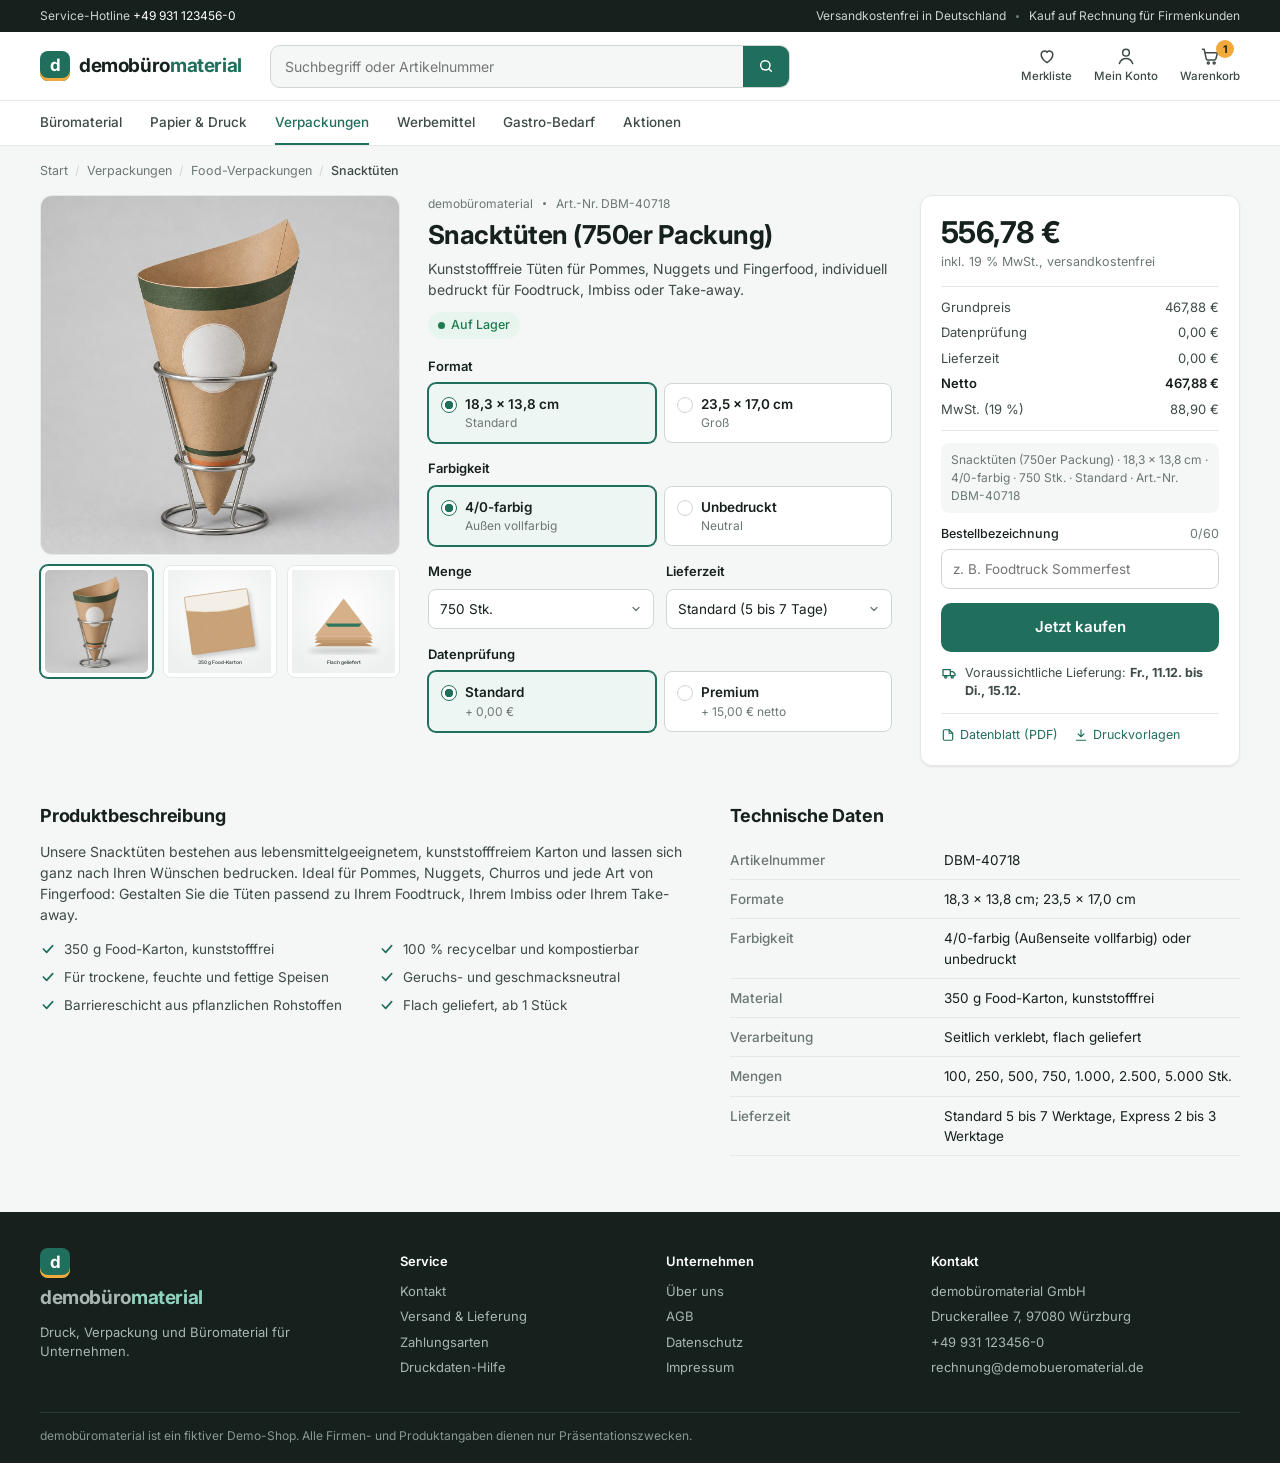
==== commit 99708451: "Use real product photo on product page and checkout Co-Authored-By: Claude Opus 5.5 <noreply@anthrop" ====
--- a/index.html
+++ b/index.html
@@ -10,6 +10,7 @@
 <meta property="og:type" content="product">
 <meta property="og:title" content="Snacktüten (750er Packung), individuell bedruckt | demobüromaterial">
 <meta property="og:description" content="350 g Food-Karton, kunststofffrei, 4/0-farbig. 750 Stk. für 467,88 € netto, Lieferzeit 5 bis 7 Werktage.">
+<meta property="og:image" content="https://demoshop.spendone.com/product.jpg">
 <meta property="product:price:amount" content="556.78">
 <meta property="product:price:currency" content="EUR">
 <script type="application/ld+json">
@@ -19,6 +20,7 @@
   "name": "Snacktüten (750er Packung) 18,3 x 13,8 cm, 4/0-farbig",
   "sku": "DBM-40718",
   "mpn": "DBM-40718",
+  "image": "https://demoshop.spendone.com/product.jpg",
   "category": "Verpackungen > Food-Verpackungen > Snacktüten",
   "brand": { "@type": "Brand", "name": "demobüromaterial" },
   "description": "Kunststofffreie Spitz- bzw. Snacktüten für Pommes, Nuggets und Fingerfood, individuell bedruckt. 350 g Food-Karton, Barriereschicht aus pflanzlichen Rohstoffen, lebensmittelgeeignet, geruchs- und geschmacksneutral, 100 % recycelbar und kompostierbar, seitlich verklebt, flach geliefert.",
@@ -64,7 +66,8 @@
   .product { display: grid; grid-template-columns: 360px minmax(0, 1fr) 320px; gap: 28px; align-items: start; }
 
   .gallery-main { background: var(--card); border: 1px solid var(--line); border-radius: var(--radius); aspect-ratio: 1 / 1; display: flex; align-items: center; justify-content: center; overflow: hidden; }
-  .gallery-main svg { width: 100%; height: 100%; }
+  .gallery-main svg, .gallery-main img { width: 100%; height: 100%; object-fit: cover; display: block; }
+  .thumbs img { width: 100%; height: 100%; object-fit: cover; display: block; border-radius: 5px; }
   .thumbs { display: grid; grid-template-columns: repeat(3, 1fr); gap: 10px; margin-top: 10px; }
   .thumbs button { aspect-ratio: 1 / 1; border: 1px solid var(--line); border-radius: 8px; background: var(--card); padding: 4px; cursor: pointer; }
   .thumbs button.active { border-color: var(--brand); box-shadow: 0 0 0 1px var(--brand); }
@@ -248,9 +251,9 @@
   <section class="product">
     <!-- Gallery -->
     <div>
-      <div class="gallery-main"><svg role="img" aria-label="Snacktüte"><use id="mainArt" href="#artCone"/></svg></div>
+      <div class="gallery-main"><img id="mainPhoto" src="product.jpg" alt="Snacktüte aus Kraftkarton im Drahtständer" width="1264" height="1264"><svg id="mainSvg" role="img" aria-label="Produktansicht" hidden><use id="mainArt" href="#artMaterial"/></svg></div>
       <div class="thumbs">
-        <button type="button" class="active" data-art="artCone" aria-label="Ansicht Snacktüte"><svg><use href="#artCone"/></svg></button>
+        <button type="button" class="active" data-art="photo" aria-label="Ansicht Snacktüte"><img src="product.jpg" alt=""></button>
         <button type="button" data-art="artMaterial" aria-label="Ansicht Material"><svg><use href="#artMaterial"/></svg></button>
         <button type="button" data-art="artFlat" aria-label="Ansicht flach geliefert"><svg><use href="#artFlat"/></svg></button>
       </div>
@@ -434,7 +437,10 @@
 
   // Gallery thumbnails
   document.querySelectorAll(".thumbs button").forEach(b => b.addEventListener("click", () => {
-    $("mainArt").setAttribute("href", "#" + b.dataset.art);
+    const photo = b.dataset.art === "photo";
+    $("mainPhoto").hidden = !photo;
+    $("mainSvg").hidden = photo;
+    if (!photo) $("mainArt").setAttribute("href", "#" + b.dataset.art);
     document.querySelectorAll(".thumbs button").forEach(x => x.classList.toggle("active", x === b));
   }));
 
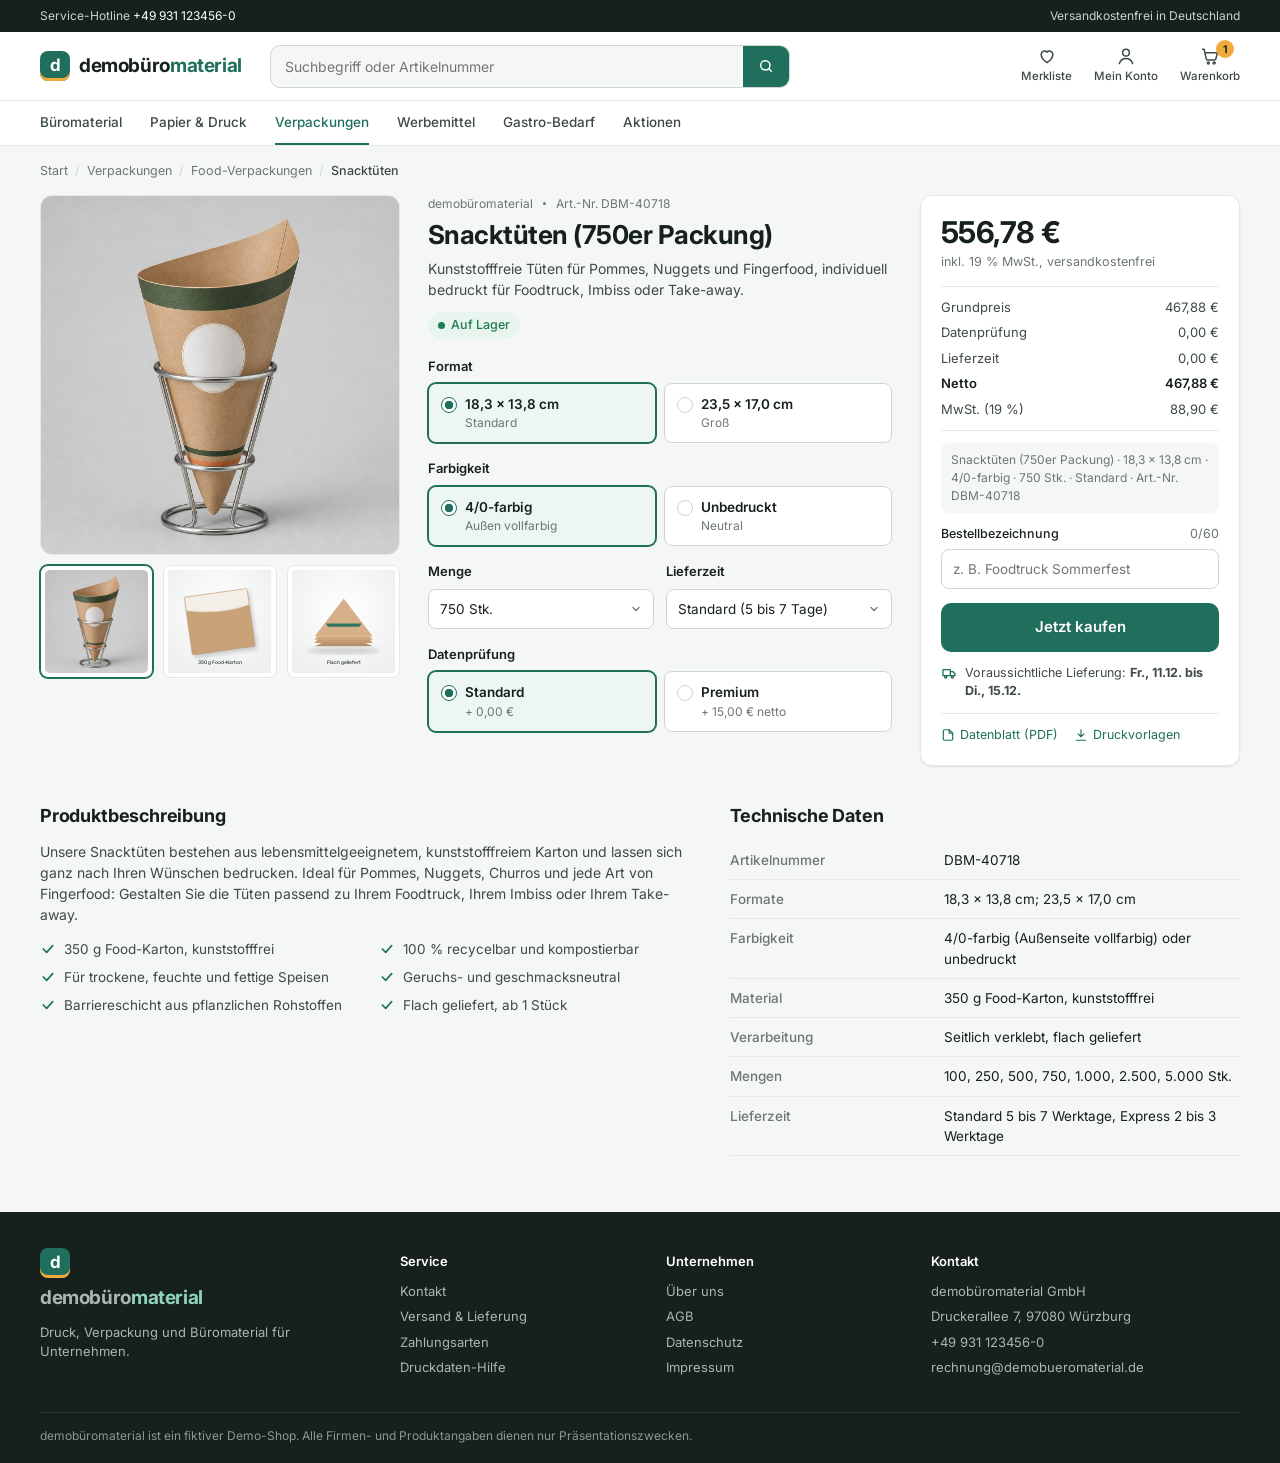
==== commit a26193ca: "Remove Kauf auf Rechnung from top bar Co-Authored-By: Claude Opus 5.5 <noreply@anthropic.com>" ====
--- a/index.html
+++ b/index.html
@@ -219,7 +219,7 @@
 <div class="util">
   <div class="wrap">
     <span>Service-Hotline <a href="#">+49 931 123456-0</a></span>
-    <span class="util-right">Versandkostenfrei in Deutschland <i></i> Kauf auf Rechnung für Firmenkunden</span>
+    <span class="util-right">Versandkostenfrei in Deutschland</span>
   </div>
 </div>
 
